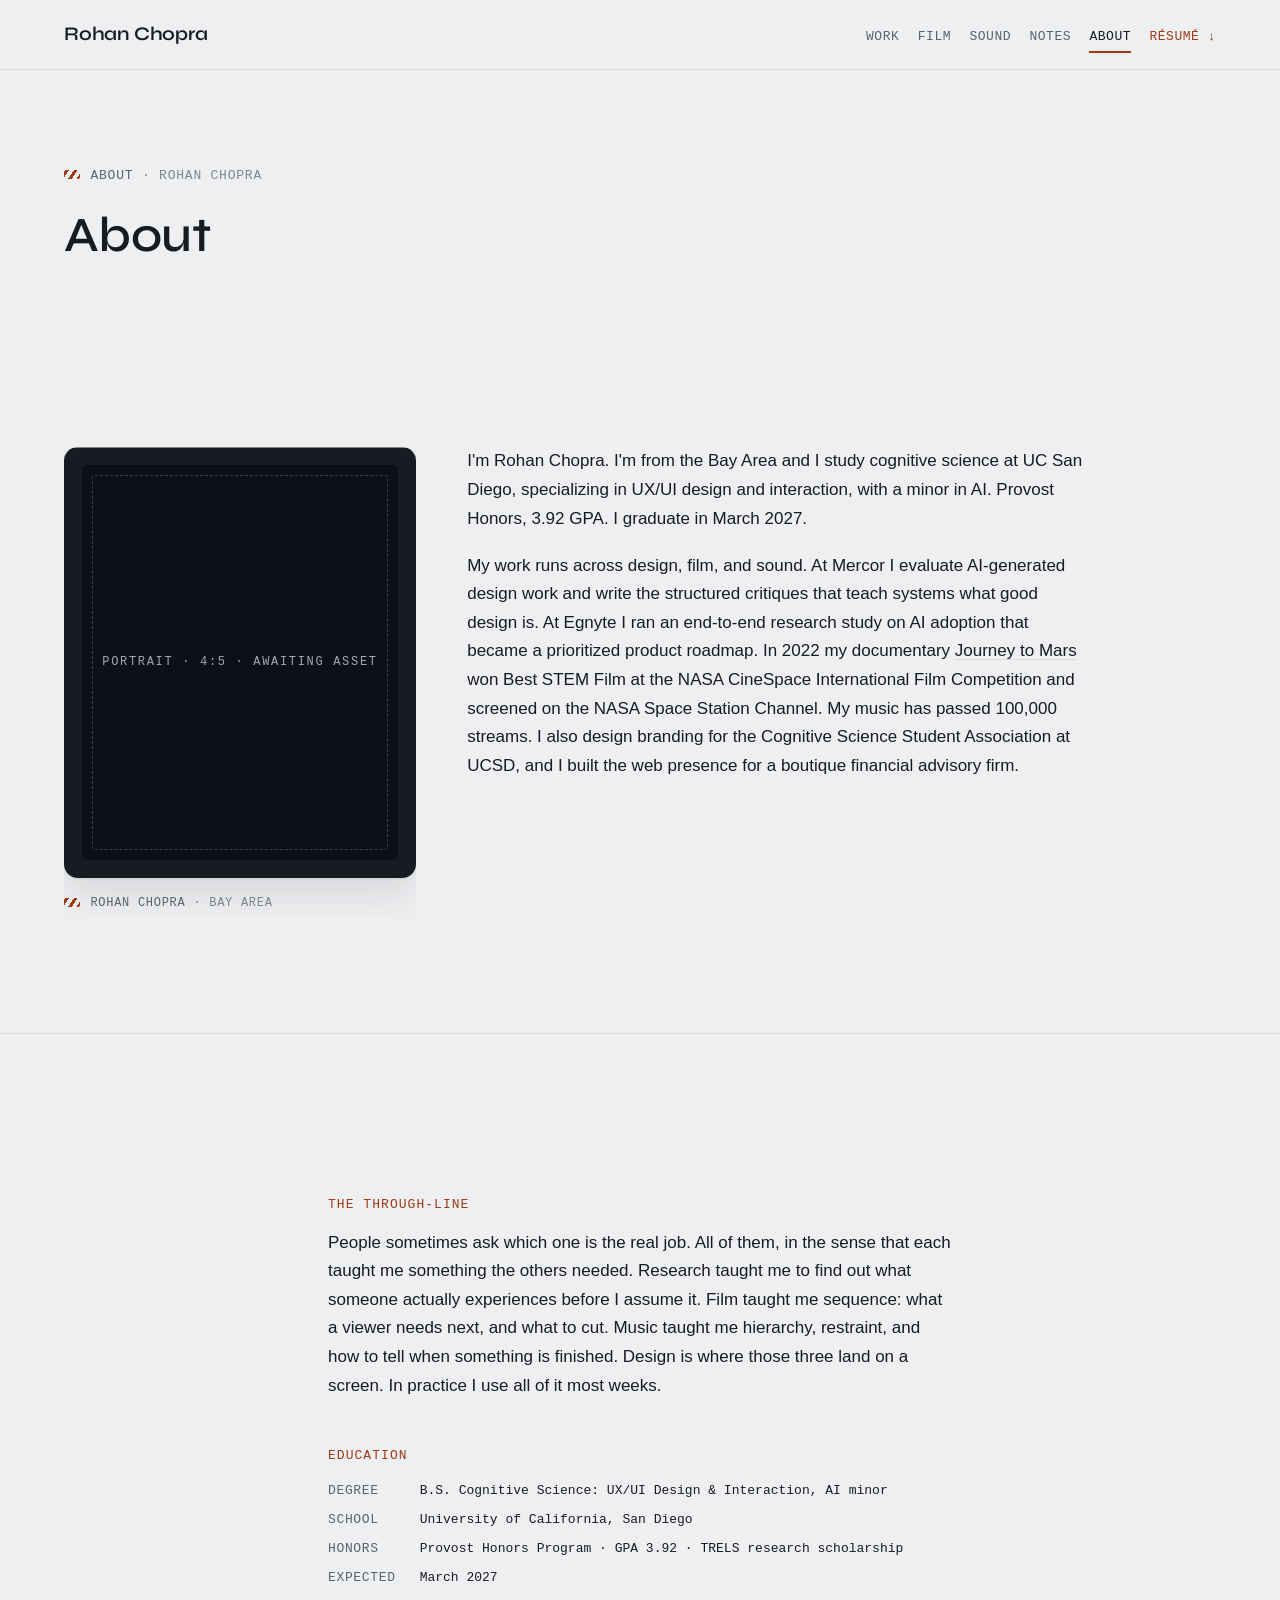
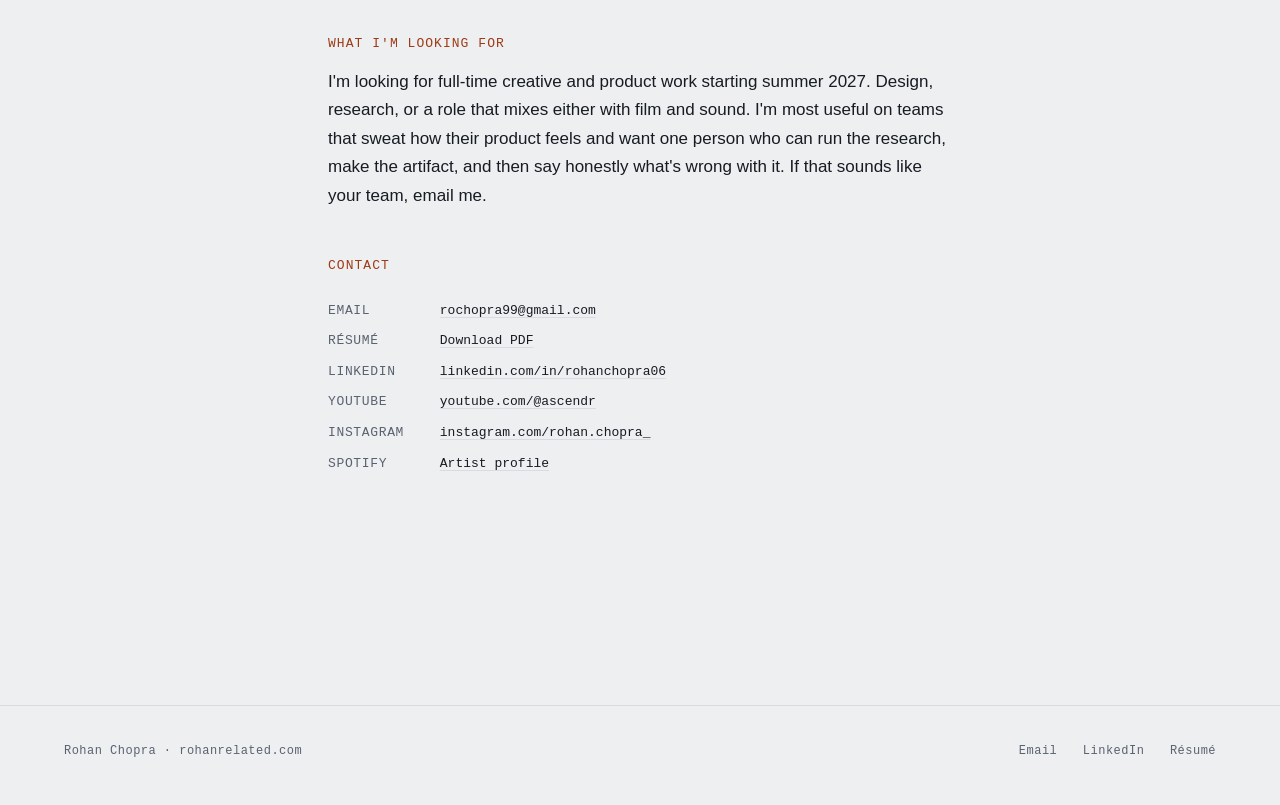
==== about/index.html @ 56a25f2e "initial commit" ====
<!doctype html>
<html lang="en">
<head>
  <meta charset="utf-8">
  <meta name="viewport" content="width=device-width, initial-scale=1">
  <title>About · Rohan Chopra</title>
  <meta name="description" content="About Rohan Chopra: cognitive science and UX at UC San Diego, design work at Mercor and Egnyte, an award-winning NASA CineSpace film, and 100k+ music streams.">
  <link rel="canonical" href="https://rohanrelated.com/about/">
  <meta property="og:type" content="website">
  <meta property="og:title" content="About · Rohan Chopra">
  <meta property="og:description" content="About Rohan Chopra: cognitive science and UX at UC San Diego, design work at Mercor and Egnyte, an award-winning NASA CineSpace film, and 100k+ music streams.">
  <meta property="og:url" content="https://rohanrelated.com/about/">
  <meta property="og:image" content="https://rohanrelated.com/assets/og.png">
  <meta name="twitter:card" content="summary_large_image">
  <meta name="twitter:image" content="https://rohanrelated.com/assets/og.png">
  <link rel="icon" href="/assets/favicon.svg" type="image/svg+xml">
  <link rel="stylesheet" href="/css/main.css">
  <script src="/js/main.js" defer></script>
  <script type="application/ld+json">
  {
    "@context": "https://schema.org",
    "@type": "Person",
    "name": "Rohan Chopra",
    "url": "https://rohanrelated.com/",
    "email": "mailto:rochopra99@gmail.com",
    "alumniOf": { "@type": "CollegeOrUniversity", "name": "University of California, San Diego" },
    "sameAs": [
      "https://www.linkedin.com/in/rohanchopra06",
      "https://www.youtube.com/@ascendr",
      "https://www.instagram.com/rohan.chopra_",
      "https://open.spotify.com/artist/1w4wxHE5zs2n0R5joeYuHv?si=GTwa_dTQS1qnjMYXpgZXqQ"
    ]
  }
  </script>
</head>
<body>
  <a class="skip-link" href="#main">Skip to content</a>
  <header class="site-header">
    <div class="wrap">
      <a class="wordmark" href="/">Rohan Chopra</a>
      <nav class="site-nav" aria-label="Site">
        <a href="/work/egnyte/">Work</a>
        <a href="/film/">Film</a>
        <a href="/sound/">Sound</a>
        <a href="/notes/">Notes</a>
        <a href="/about/" aria-current="page">About</a>
        <a class="quick" href="/assets/rohan-chopra-resume.pdf" download>Résumé ↓</a>
      </nav>
    </div>
  </header>

  <main id="main">
    <header class="article-header">
      <div class="wrap">
        <p class="slate">About <span class="dim">· Rohan Chopra</span></p>
        <h1>About</h1>
      </div>
    </header>

    <section class="band">
      <div class="wrap">
        <div class="with-portrait">
          <figure class="hung portrait reveal" style="margin-top:0">
            <div class="frame">
              <span class="screen45 awaiting" data-awaiting="Portrait · 4:5 · awaiting asset"></span>
            </div>
            <figcaption>
              <p class="slate">Rohan Chopra <span class="dim">· Bay Area</span></p>
            </figcaption>
          </figure>
          <div class="prose reveal">
            <p>I'm Rohan Chopra. I'm from the Bay Area and I study cognitive science at UC San Diego, specializing in UX/UI design and interaction, with a minor in AI. Provost Honors, 3.92 GPA. I graduate in March 2027.</p>
            <p>My work runs across design, film, and sound. At Mercor I evaluate AI-generated design work and write the structured critiques that teach systems what good design is. At Egnyte I ran an end-to-end research study on AI adoption that became a prioritized product roadmap. In 2022 my documentary <a href="/film/journey-to-mars/">Journey to Mars</a> won Best STEM Film at the NASA CineSpace International Film Competition and screened on the NASA Space Station Channel. My music has passed 100,000 streams. I also design branding for the Cognitive Science Student Association at UCSD, and I built the web presence for a boutique financial advisory firm.</p>
          </div>
        </div>
      </div>
    </section>

    <section class="band">
      <div class="wrap prose">
        <p class="kicker reveal">The through-line</p>
        <div class="reveal">
          <p>People sometimes ask which one is the real job. All of them, in the sense that each taught me something the others needed. Research taught me to find out what someone actually experiences before I assume it. Film taught me sequence: what a viewer needs next, and what to cut. Music taught me hierarchy, restraint, and how to tell when something is finished. Design is where those three land on a screen. In practice I use all of it most weeks.</p>
        </div>

        <p class="kicker reveal">Education</p>
        <dl class="spec reveal" style="border-top:0;padding-top:0;margin-top:0.5rem">
          <dt>Degree</dt><dd>B.S. Cognitive Science: UX/UI Design &amp; Interaction, AI minor</dd>
          <dt>School</dt><dd>University of California, San Diego</dd>
          <dt>Honors</dt><dd>Provost Honors Program · GPA 3.92 · TRELS research scholarship</dd>
          <dt>Expected</dt><dd>March 2027</dd>
        </dl>

        <p class="kicker reveal">What I'm looking for</p>
        <div class="reveal">
          <p>I'm looking for full-time creative and product work starting summer 2027. Design, research, or a role that mixes either with film and sound. I'm most useful on teams that sweat how their product feels and want one person who can run the research, make the artifact, and then say honestly what's wrong with it. If that sounds like your team, email me.</p>
        </div>

        <p class="kicker reveal">Contact</p>
        <ul class="contact-list reveal">
          <li><span class="k">Email</span> <a href="mailto:rochopra99@gmail.com">rochopra99@gmail.com</a></li>
          <li><span class="k">Résumé</span> <a href="/assets/rohan-chopra-resume.pdf" download>Download PDF</a></li>
          <li><span class="k">LinkedIn</span> <a href="https://www.linkedin.com/in/rohanchopra06">linkedin.com/in/rohanchopra06</a></li>
          <li><span class="k">YouTube</span> <a href="https://www.youtube.com/@ascendr">youtube.com/@ascendr</a></li>
          <li><span class="k">Instagram</span> <a href="https://www.instagram.com/rohan.chopra_">instagram.com/rohan.chopra_</a></li>
          <li><span class="k">Spotify</span> <a href="https://open.spotify.com/artist/1w4wxHE5zs2n0R5joeYuHv?si=GTwa_dTQS1qnjMYXpgZXqQ">Artist profile</a></li>
        </ul>
      </div>
    </section>
  </main>

  <footer class="site-footer">
    <div class="wrap">
      <span class="mark">Rohan Chopra · rohanrelated.com</span>
      <a href="mailto:rochopra99@gmail.com">Email</a>
      <a href="https://www.linkedin.com/in/rohanchopra06">LinkedIn</a>
      <a href="/assets/rohan-chopra-resume.pdf" download>Résumé</a>
    </div>
  </footer>
</body>
</html>
---- css/main.css ----
/* ============================================================
   rohanrelated.com. main.css · direction 2: gallery wall
   Pale, quiet ground; the darkness and drama come from the
   imagery, which sits in letterboxed frames like prints on a
   wall. The page is quiet so the work is loud.

   Palette (6 named values):
     Wall   #EEEFF1  page ground. cool pale gray, the 18% card
     Mat    #FAFAFB  raised surfaces, like mat board round a print
     Ink    #171B22  text, and the letterbox ground of media frames
     Ash    #5A6270  secondary text, captions, gallery labels
     Safelight #9E3A16  the accent on the light ground. AA at every
                     size: 6.1:1 on Wall, 5.4:1 on Mat. A burnt
                     orange-red that keeps its hue when darkened,
                     where a deepened yellow goes olive.
     Amber  #E3A339  retained ONLY on Ink, inside media frames, where
                     it measures 8.4:1. On Wall it is 1.96:1, which
                     fails even the 3:1 floor for graphic marks, so
                     no size or role rescues it on the light ground.

   Type:
     Display: Syne (variable 400-800) · Body: Instrument Sans · Utility: IBM Plex Mono
   Signature: the slate, quieter now. a small mono gallery label
   under or beside imagery: safelight tick, ash mono text.
   ============================================================ */

@font-face {
  font-family: "Syne";
  src: url("../assets/fonts/syne-latin-wght-normal.woff2") format("woff2");
  font-weight: 400 800;
  font-style: normal;
  font-display: swap;
}
@font-face {
  font-family: "Instrument Sans";
  src: url("./assets/fonts/instrument-sans-latin-wght-normal.woff2") format("woff2");
  font-weight: 400 700;
  font-style: normal;
  font-display: swap;
}
@font-face {
  font-family: "IBM Plex Mono";
  src: url("./assets/fonts/ibm-plex-mono-latin-400-normal.woff2") format("woff2");
  font-weight: 400;
  font-style: normal;
  font-display: swap;
}
@font-face {
  font-family: "IBM Plex Mono";
  src: url("./assets/fonts/ibm-plex-mono-latin-500-normal.woff2") format("woff2");
  font-weight: 500;
  font-style: normal;
  font-display: swap;
}

/* ---------- tokens ---------- */
:root {
  --wall: #eeeff1;
  --mat: #fafafb;
  --ink: #171b22;
  --ash: #5a6270;
  --safelight: #9e3a16;
  --amber: #e3a339;   /* inside frames only, on screen-ground: 8.67:1 */
  --seam: #d8dbdf;
  --screen-ground: #0d1016; /* inside-frame letterbox */
  --fog: #9fa8b5;           /* placeholder label on screen-ground: 7.93:1 */

  --font-display: "Syne", "Helvetica Neue", Helvetica, Arial, sans-serif;
  --font-body: "Instrument Sans", -apple-system, "Segoe UI", Helvetica, Arial, sans-serif;
  --font-mono: "IBM Plex Mono", "SF Mono", Menlo, Consolas, monospace;

  --t-hero: clamp(2.27rem, 5.01vw + 0.96rem, 4.24rem);
  --t-h1: clamp(1.93rem, 3.47vw + 0.77rem, 3.08rem);
  --t-h2: clamp(1.4rem, 1.54vw + 0.87rem, 1.93rem);
  --t-h3: 1.2rem;
  --t-body: 1.0625rem;
  --t-mono: 0.8125rem;
  --t-mono-sm: 0.75rem;

  --measure: 66ch;
  --gutter: clamp(1.25rem, 4vw, 3rem);
  --band: clamp(4rem, 9vw, 7.5rem);
  --radius: 10px;
  --frame-shadow: 0 1px 2px rgba(23, 27, 34, 0.08), 0 12px 40px rgba(23, 27, 34, 0.12);
}

/* ---------- base ---------- */
*,
*::before,
*::after {
  box-sizing: border-box;
}
html {
  scroll-behavior: smooth;
}
body {
  margin: 0;
  background: var(--wall);
  color: var(--ink);
  font-family: var(--font-body);
  font-size: var(--t-body);
  line-height: 1.68;
  -webkit-font-smoothing: antialiased;
  text-rendering: optimizeLegibility;
}
::selection {
  background: var(--ink);
  color: var(--wall);
}
img,
video,
iframe {
  max-width: 100%;
  display: block;
}
a {
  color: var(--ink);
  text-decoration: underline;
  text-decoration-color: var(--seam);
  text-underline-offset: 0.2em;
  transition: text-decoration-color 160ms ease, color 160ms ease;
}
a:hover {
  text-decoration-color: var(--safelight);
}
:focus-visible {
  outline: 2px solid var(--safelight);
  outline-offset: 3px;
  border-radius: 2px;
}
.skip-link {
  position: absolute;
  left: -999px;
  top: 0;
  background: var(--ink);
  color: var(--wall);
  padding: 0.5rem 1rem;
  z-index: 20;
  font-family: var(--font-mono);
  font-size: var(--t-mono);
  text-decoration: none;
}
.skip-link:focus {
  left: var(--gutter);
}

h1,
h2,
h3 {
  font-family: var(--font-display);
  font-weight: 560;
  line-height: 1.12;
  letter-spacing: -0.012em;
  margin: 0 0 0.6em;
  text-wrap: balance;
}
h1 {
  font-size: var(--t-h1);
}
h2 {
  font-size: var(--t-h2);
}
h3 {
  font-size: var(--t-h3);
  font-weight: 540;
}
p {
  margin: 0 0 1.1em;
  max-width: var(--measure);
}
.muted {
  color: var(--ash);
}
.em {
  font-style: italic;
}

/* ---------- the slate (signature element, quieter) ----------
   A gallery label: safelight tick, ash mono text. Sits at the top of
   pages and under imagery as a caption. */
/* Slates flow as normal inline text, not flex.
   They were display:flex with a gap, which made the label and the .dim span
   independent flex items: fine on screen, but any engine that lays the line
   out narrow (print export, or a very tight column) stacks them into two
   columns. Inline text can only ever wrap as a sentence. The tick is an
   inline-block ::before with a right margin instead of a flex gap. */
.slate {
  font-family: var(--font-mono);
  font-size: var(--t-mono);
  font-weight: 500;
  letter-spacing: 0.06em;
  text-transform: uppercase;
  color: var(--ash);
  margin: 0 0 1.4rem;
  line-height: 1.5;
  text-wrap: pretty;
}
.slate::before {
  content: "";
  display: inline-block;
  vertical-align: middle;
  width: 16px;
  height: 9px;
  margin-right: 0.65rem;
  /* nudge up: inline-block sits on the baseline, flex centred it */
  position: relative;
  top: -0.05em;
  border-radius: 2px;
  background: repeating-linear-gradient(
    -55deg,
    var(--safelight) 0 3px,
    transparent 3px 7px
  );
}
.slate .dim {
  white-space: normal;
}
.slate .dim {
  color: var(--ash);
  opacity: 0.75;
}

/* ---------- layout ---------- */
.wrap {
  width: min(100% - 2 * var(--gutter), 72rem);
  margin-inline: auto;
}
.band {
  padding-block: var(--band);
  border-top: 1px solid var(--seam);
}
.band:first-of-type {
  border-top: 0;
}

/* ---------- header ---------- */
.site-header {
  padding: 1.1rem 0 1rem;
  border-bottom: 1px solid var(--seam);
  background: var(--wall);
}
.site-header .wrap {
  display: flex;
  flex-wrap: wrap;
  align-items: baseline;
  gap: 0.75rem 1.5rem;
}
.wordmark {
  font-family: var(--font-display);
  font-weight: 620;
  font-size: 1.2rem;
  letter-spacing: -0.01em;
  text-decoration: none;
  margin-right: auto;
}
.site-nav {
  display: flex;
  flex-wrap: wrap;
  gap: 0.35rem 1.15rem;
  font-family: var(--font-mono);
  font-size: var(--t-mono);
  letter-spacing: 0.04em;
  text-transform: uppercase;
}
.site-nav a {
  text-decoration: none;
  color: var(--ash);
  padding-block: 0.2rem;
}
.site-nav a:hover,
.site-nav a[aria-current] {
  color: var(--ink);
}
.site-nav a[aria-current] {
  border-bottom: 2px solid var(--safelight);
}
.site-nav .quick {
  color: var(--safelight);
}
.site-nav .quick:hover {
  color: var(--safelight);
  border-bottom: 2px solid var(--safelight);
}

/* ---------- hero ---------- */
.hero {
  padding-block: clamp(4rem, 10vw, 7.5rem) clamp(3rem, 6vw, 4.5rem);
}
.hero h1 {
  font-size: var(--t-hero);
  font-weight: 500;
  line-height: 1.1;
  letter-spacing: -0.022em;
  max-width: 21ch;
  margin-bottom: 1.6rem;
}
.hero h1 .accent {
  color: var(--safelight);
}
.hero .subline {
  font-family: var(--font-mono);
  font-size: var(--t-mono);
  color: var(--ash);
  letter-spacing: 0.03em;
  max-width: none;
}
/* Load sequence, retuned for the pale ground.
   On Ink, fading text in from opacity 0 read as "emerging from the dark".
   On Wall, part-opacity Ink text just looks light grey, which the eye reads
   as disabled rather than arriving. So the text steps carry the reveal with
   distance and a shorter fade, and the loud moment moves to the frame:
   a dark plate wiping up against a light ground is the highest-contrast
   event available here, and it lands last. */
.hero .slate,
.hero h1,
.hero .subline {
  animation: rise 420ms cubic-bezier(0.22, 0.72, 0.2, 1) both;
}
.hero h1 {
  animation-delay: 90ms;
}
.hero .subline {
  animation-delay: 190ms;
}
.hero figure.hung {
  animation: plate-in 640ms cubic-bezier(0.22, 0.72, 0.2, 1) 260ms both;
}
@keyframes plate-in {
  from {
    opacity: 0;
    clip-path: inset(14% 0 0 0);
  }
  to {
    opacity: 1;
    clip-path: inset(0 0 0 0);
  }
}
@keyframes rise {
  from {
    opacity: 0;
    transform: translateY(18px);
  }
  to {
    opacity: 1;
    transform: none;
  }
}

/* ---------- frames: media as hung objects ----------
   Imagery sits in an Ink letterbox with its own margin (the
   letterbox reveal), lifted off the wall by a soft shadow.
   Captions are slates, hung beneath like gallery labels. */
.frame {
  background: var(--ink);
  border-radius: 14px;
  padding: clamp(10px, 1.6vw, 18px);
  box-shadow: var(--frame-shadow);
  margin: 0;
}
a.frame {
  display: block;
  transition: transform 200ms ease, box-shadow 200ms ease;
}
a.frame:hover {
  transform: translateY(-3px);
  box-shadow: 0 2px 3px rgba(23, 27, 34, 0.08), 0 18px 52px rgba(23, 27, 34, 0.18);
}
.screen16 {
  display: block; /* required: these are <span>s, and aspect-ratio
                     and overflow do not apply to inline boxes */
  width: 100%;
  position: relative;
  aspect-ratio: 16 / 9;
  overflow: hidden;
  border-radius: 6px;
  background: var(--screen-ground);
}
.screen16 > iframe,
.screen16 > img {
  position: absolute;
  inset: 0;
  width: 100%;
  height: 100%;
  border: 0;
  object-fit: cover;
}
figure.hung {
  margin: 2.2rem 0 2.6rem;
}
figure.hung > figcaption {
  margin-top: 1rem;
}
figure.hung > figcaption .slate {
  margin-bottom: 0.35rem;
  font-size: var(--t-mono-sm);
}
figure.hung > figcaption .title {
  font-family: var(--font-display);
  font-size: var(--t-h3);
  font-weight: 560;
}
figure.hung > figcaption .title a {
  text-decoration: none;
}
figure.hung > figcaption .title a:hover {
  color: var(--safelight);
}
figure.hung > figcaption p {
  color: var(--ash);
  margin: 0.3rem 0 0;
  max-width: 58ch;
}



/* Fallback for engines without aspect-ratio. Keeps the plates from
   collapsing again if one property fails to apply. */
@supports not (aspect-ratio: 16 / 9) {
  .screen16::before, .screen21::before, .screen45::before, .screen-diagram::before {
    content: "";
    display: block;
  }
  .screen16::before { padding-top: 56.25%; }
  .screen21::before { padding-top: 42.857%; }
  .screen45::before,
  .screen-diagram::before { padding-top: 125%; }
  @media (min-width: 640px) {
    .screen-diagram::before { padding-top: 56.25%; }
  }
}

/* ---------- awaiting plates: labeled placeholder frames ----------
   Every image slot ships as a real Ink screen carrying its own label,
   so an empty page reads as a prepared mount rather than a broken
   image. Swap in <img> and drop the .awaiting class when stills land.
   Label colour is Fog on the screen ground #0D1016: 7.93:1.
   (Fog against Ink #171B22, the frame padding, would be 7.19:1. The label
   never renders there, so 7.93 is the governing figure. Verify with
   python3 tools/contrast.py rather than by hand.) */
.screen21 {
  display: block; /* required: these are <span>s, and aspect-ratio
                     and overflow do not apply to inline boxes */
  width: 100%;
  position: relative;
  aspect-ratio: 21 / 9;
  overflow: hidden;
  border-radius: 6px;
  background: var(--screen-ground);
}
.screen45 {
  display: block; /* required: these are <span>s, and aspect-ratio
                     and overflow do not apply to inline boxes */
  width: 100%;
  position: relative;
  aspect-ratio: 4 / 5;
  overflow: hidden;
  border-radius: 6px;
  background: var(--screen-ground);
}
.screen21 > iframe, .screen21 > img,
.screen45 > iframe, .screen45 > img {
  position: absolute;
  inset: 0;
  width: 100%;
  height: 100%;
  border: 0;
  object-fit: cover;
}
.awaiting::after {
  content: attr(data-awaiting);
  position: absolute;
  inset: 0;
  display: flex;
  align-items: center;
  justify-content: center;
  text-align: center;
  padding: 1rem;
  font-family: var(--font-mono);
  font-size: var(--t-mono-sm);
  letter-spacing: 0.14em;
  text-transform: uppercase;
  color: var(--fog);
  line-height: 1.6;
}
.awaiting::before {
  content: "";
  position: absolute;
  inset: 10px;
  border: 1px dashed rgba(159, 168, 181, 0.32);
  border-radius: 3px;
}

/* sheet: contact-sheet grid of small plates */
.sheet {
  list-style: none;
  margin: 1.6rem 0 0;
  padding: 0;
  display: grid;
  gap: clamp(0.7rem, 1.6vw, 1.2rem);
  grid-template-columns: repeat(2, 1fr);
}
@media (min-width: 760px) {
  .sheet { grid-template-columns: repeat(4, 1fr); }
  .sheet--3 { grid-template-columns: repeat(3, 1fr); }
}
.sheet .frame { border-radius: 10px; padding: 8px; }
.sheet .slate { margin: 0.55rem 0 0; font-size: 0.6875rem; letter-spacing: 0.1em; }

/* portrait: framed, narrower, sits beside prose on wide screens */
.portrait { max-width: 22rem; margin: 0 0 2rem; }
@media (min-width: 900px) {
  .with-portrait { display: grid; grid-template-columns: 22rem 1fr; gap: clamp(2rem, 4vw, 3.5rem); align-items: start; }
  .with-portrait .portrait { margin-bottom: 0; }
}


/* ---------- wide figures: authored diagrams break the prose measure ----------
   .prose caps at 66ch, which is right for reading and too narrow for a
   diagram. A .hung--wide figure keeps its left edge aligned with the prose
   but runs out to the full .wrap width, capped at the viewport so it can
   never cause a horizontal scrollbar. */
/* Diagram plates carry authored artwork, not photography. A 16:9 diagram is
   unreadable at the 315px a 375px phone gives it, so the plate turns portrait
   below 640px and takes a 4:5 companion export via <picture>. */
/* ---------- inline SVG diagrams ----------
   Two layout groups per diagram, one shown at a time. SVG cannot reflow (a
   viewBox is fixed and CSS cannot change it), so the generator emits a wide
   16:9 arrangement and a tall 4:5 one, both from the same data definition.
   The breakpoint is 760px, not 640: at 640 the plate is 568px and the
   smallest 34-unit label would render 12.1px, which is on the floor. At 760
   the plate is 674px and the same label renders 14.3px. */
.screen-diagram {
  display: block;
  width: 100%;
  position: relative;
  aspect-ratio: 4 / 5;
  overflow: hidden;
  border-radius: 6px;
  background: var(--screen-ground);
}
/* the home page reuses the same diagrams in its 21:9 and 16:9 plates. The
   16:9 wide group centres with `meet`, and since the plate ground and the
   diagram ground are the same value, the extra width simply reads as more
   letterbox. */
.plate-diagram > .diagram,
.screen-diagram > .diagram {
  position: absolute;
  inset: 0;
  width: 100%;
  height: 100%;
}
.diagram--wide { display: none; }
.diagram--tall { display: block; }

/* Below the breakpoint the tall diagram is capped, or on a large phone /
   small tablet it would become an enormous portrait slab. */
@media (max-width: 759px) {
  .diagram-figure .frame { max-width: 34rem; margin-inline: auto; }
}
@media (min-width: 760px) {
  .screen-diagram { aspect-ratio: 16 / 9; }
  .diagram--wide { display: block; }
  .diagram--tall { display: none; }
}

/* Colours come from the palette tokens, so the diagrams re-theme themselves
   if the palette ever moves. A PNG pair could not do that. */
.d-label,
.d-meta { font-family: var(--font-mono); fill: var(--fog); }
.d-label { font-weight: 500; letter-spacing: 0.12em; }
/* EMPHASIS COLOUR: Amber, not Safelight.
   Safelight #9E3A16 is the light-ground accent and measures only 2.78:1 on
   the screen-ground, failing both the 4.5:1 text threshold and the 3:1
   graphic floor. Inside a frame is precisely where Amber is the sanctioned
   accent, and it reads 8.67:1 here. Same rule as the visualizer play icon. */
.d-label-accent {
  font-family: var(--font-mono);
  font-weight: 500;
  letter-spacing: 0.12em;
  fill: var(--amber);
}
.d-display,
.d-name { font-family: var(--font-display); font-weight: 560; fill: var(--wall); }
.d-name-hot { font-family: var(--font-display); font-weight: 560; fill: var(--amber); }
.d-body { font-family: var(--font-display); font-weight: 500; fill: var(--fog); }
.d-tick { stroke: var(--fog); stroke-width: 3; }
.d-rule { stroke: var(--fog); stroke-width: 1; opacity: 0.4; }
.d-rule-accent { stroke: var(--amber); stroke-width: 3; }
.d-axis { stroke: var(--amber); stroke-width: 3; }
.d-axis-cap { fill: var(--amber); }
.d-drop { stroke: var(--fog); stroke-width: 1.5; opacity: 0.5; }
.d-link { stroke: var(--fog); stroke-width: 1.5; fill: none; opacity: 0.55; }
.d-node { fill: var(--fog); }
.d-band { fill: none; stroke: var(--wall); stroke-width: 2; }
.d-band-hot { fill: none; stroke: var(--amber); stroke-width: 3; }
.d-bar { fill: var(--fog); }
.d-bar-hot { fill: var(--amber); }
.d-family { fill: none; stroke: var(--fog); stroke-width: 1.5; opacity: 0.65; }
.d-dot { fill: var(--amber); }

figure.hung--wide {
  width: min(72rem, calc(100vw - 2 * var(--gutter)));
  max-width: none;
}
figure.hung--wide > figcaption {
  max-width: 58ch;
}

/* ---------- selected work: editorial entries, no containers ----------
   Deliberately not cards. Entries sit straight on the wall at three
   different widths, so the eye reads a composition rather than a grid.
   No mono metric strings: if a number matters it goes in the sentence. */
.section-title {
  margin-bottom: clamp(2rem, 4vw, 3.25rem);
}
.work-entry {
  margin: 0 0 clamp(3.5rem, 8vw, 7rem);
}
.work-entry:last-child {
  margin-bottom: 0;
}
.work-entry > figcaption {
  margin-top: 1.15rem;
  max-width: 46ch;
}
.work-entry > figcaption .title {
  font-family: var(--font-display);
  font-size: clamp(1.3rem, 1.45vw + 0.92rem, 1.83rem);
  font-weight: 560;
  line-height: 1.18;
  letter-spacing: -0.012em;
  margin: 0 0 0.45rem;
  max-width: 26ch;
}
.work-entry > figcaption .title a {
  text-decoration: none;
  color: var(--ink);
}
.work-entry > figcaption .title a:hover {
  color: var(--safelight);
}
.work-entry > figcaption p:not(.title) {
  color: var(--ash);
  margin: 0;
}
/* unequal widths so three entries do not stack as identical blocks */
@media (min-width: 900px) {
  .work-entry--offset {
    width: 62%;
    margin-left: auto;
  }
  .work-entry--narrow {
    width: 48%;
  }
}

/* hero subline in the body face: mono was carrying too much on this page */
.subline--prose {
  font-family: var(--font-body);
  font-size: 0.95rem;
  letter-spacing: 0;
  color: var(--ash);
  max-width: 52ch;
}

/* ---------- lanes ---------- */
.lanes {
  display: grid;
  gap: 1rem;
  list-style: none;
  padding: 0;
  margin: 0;
}
@media (min-width: 700px) {
  .lanes {
    grid-template-columns: 1fr 1fr;
  }
  }
.lane {
  border-top: 1px solid var(--seam);
  padding: 1.2rem 0.2rem 0.4rem;
  text-decoration: none;
  display: block;
}
.lane:hover .lane-title {
  color: var(--safelight);
}
.lane-title {
  font-family: var(--font-display);
  font-size: var(--t-h3);
  font-weight: 560;
  transition: color 160ms ease;
}
.lane p {
  color: var(--ash);
  margin: 0.25rem 0 0.5rem;
}
/* ---------- article / case study ---------- */
.article-header {
  padding-block: clamp(3.5rem, 8vw, 6rem) 2.5rem;
}
.article-header h1 {
  max-width: 20ch;
}
.standfirst {
  font-size: 1.2rem;
  line-height: 1.55;
  color: var(--ash);
  max-width: 58ch;
}
.spec {
  display: grid;
  grid-template-columns: max-content 1fr;
  gap: 0.45rem 1.5rem;
  font-family: var(--font-mono);
  font-size: var(--t-mono);
  margin: 2.2rem 0 0;
  padding: 1.2rem 0 0;
  border-top: 1px solid var(--seam);
  max-width: 46rem;
}
.spec dt {
  color: var(--ash);
  text-transform: uppercase;
  letter-spacing: 0.05em;
}
.spec dd {
  margin: 0;
}
.prose {
  max-width: var(--measure);
}
.prose .kicker {
  font-family: var(--font-mono);
  font-size: var(--t-mono);
  font-weight: 500;
  letter-spacing: 0.08em;
  text-transform: uppercase;
  color: var(--safelight);
  margin: 2.8rem 0 0.8rem;
}
.prose h2 {
  margin-top: 0.1rem;
}
.pullquote {
  font-family: var(--font-display);
  font-weight: 500;
  letter-spacing: -0.014em;
  font-size: clamp(1.3rem, 1.93vw + 0.87rem, 1.74rem);
  line-height: 1.35;
  border-left: 3px solid var(--safelight);
  padding: 0.35rem 0 0.35rem 1.3rem;
  margin: 2.4rem 0;
  max-width: 34ch;
  text-wrap: balance;
}
.callout {
  background: var(--mat);
  border: 1px solid var(--seam);
  border-left: 3px solid var(--safelight);
  border-radius: 0 var(--radius) var(--radius) 0;
  padding: 1.1rem 1.3rem 0.9rem;
  margin: 2rem 0;
  max-width: var(--measure);
}
.callout .label {
  font-family: var(--font-mono);
  font-size: var(--t-mono-sm);
  font-weight: 500;
  letter-spacing: 0.08em;
  text-transform: uppercase;
  color: var(--safelight);
  margin: 0 0 0.4rem;
}
.callout p:last-child {
  margin-bottom: 0.2rem;
}

/* stat row */
.stats {
  display: flex;
  flex-wrap: wrap;
  gap: 2.2rem;
  margin: 2.2rem 0;
  padding: 0;
  list-style: none;
}
.stats .n {
  font-family: var(--font-display);
  font-size: clamp(1.93rem, 2.89vw + 0.96rem, 2.89rem);
  font-weight: 560;
  letter-spacing: -0.018em;
  line-height: 1;
  display: block;
}
.stats .l {
  font-family: var(--font-mono);
  font-size: var(--t-mono-sm);
  letter-spacing: 0.05em;
  text-transform: uppercase;
  color: var(--ash);
  display: block;
  margin-top: 0.4rem;
}

/* framework / process rows */
.rows {
  margin: 1.6rem 0 2.2rem;
  padding: 0;
  list-style: none;
  max-width: 46rem;
}
.rows li {
  display: grid;
  gap: 0.15rem 1.5rem;
  padding: 0.85rem 0.2rem;
  border-top: 1px solid var(--seam);
}
.rows li:last-child {
  border-bottom: 1px solid var(--seam);
}
@media (min-width: 640px) {
  .rows li {
    grid-template-columns: 15rem 1fr;
  }
}
.rows .k {
  font-family: var(--font-mono);
  font-size: var(--t-mono);
  font-weight: 500;
  letter-spacing: 0.03em;
  color: var(--ink);
}
.rows .v {
  color: var(--ash);
}

/* caption line under a frame (legacy) */
.caption {
  font-family: var(--font-mono);
  font-size: var(--t-mono-sm);
  letter-spacing: 0.03em;
  color: var(--ash);
  margin-top: 1rem;
  margin-bottom: 2rem;
}

/* credit block */
.credits {
  font-family: var(--font-mono);
  font-size: var(--t-mono);
  display: grid;
  grid-template-columns: max-content 1fr;
  gap: 0.4rem 1.5rem;
  max-width: 40rem;
  margin: 1.8rem 0;
}
.credits dt {
  color: var(--ash);
  text-transform: uppercase;
  letter-spacing: 0.05em;
}
.credits dd {
  margin: 0;
}

/* ---------- notes index ---------- */
.note-list {
  list-style: none;
  padding: 0;
  margin: 0;
  max-width: 46rem;
}
.note-list li {
  border-top: 1px solid var(--seam);
  padding: 1.3rem 0.2rem;
}
.note-list li:last-child {
  border-bottom: 1px solid var(--seam);
}
.note-list h3 {
  margin-bottom: 0.3rem;
}
.note-list h3 a {
  text-decoration: none;
}
.note-list h3 a:hover {
  color: var(--safelight);
}
.note-list p {
  color: var(--ash);
  margin: 0 0 0.4rem;
}
.note-list .meta {
  font-family: var(--font-mono);
  font-size: var(--t-mono-sm);
  letter-spacing: 0.04em;
  text-transform: uppercase;
  color: var(--ash);
}
.note-list .upcoming h3 {
  color: var(--ash);
}

/* essay body */
.essay {
  max-width: var(--measure);
}
.essay p:first-of-type::first-letter {
  font-family: var(--font-display);
  font-weight: 560;
  font-size: 3.1em;
  float: left;
  line-height: 0.82;
  padding: 0.06em 0.12em 0 0;
  color: var(--safelight);
}

/* ---------- Spotify embed (kept inside an Ink frame elsewhere) ---------- */
.embed-spotify {
  border: 0;
  width: 100%;
  max-width: 46rem;
  height: 352px;
  border-radius: var(--radius);
  margin: 0 0 2rem;
}

/* ---------- contact / footer ---------- */
.contact-list {
  list-style: none;
  padding: 0;
  margin: 1.4rem 0 0;
  display: grid;
  gap: 0.55rem;
  font-family: var(--font-mono);
  font-size: var(--t-mono);
}
.contact-list .k {
  color: var(--ash);
  text-transform: uppercase;
  letter-spacing: 0.05em;
  display: inline-block;
  min-width: 6.5rem;
}
.site-footer {
  border-top: 1px solid var(--seam);
  padding: 2.2rem 0 2.8rem;
  margin-top: var(--band);
}
.site-footer .wrap {
  display: flex;
  flex-wrap: wrap;
  gap: 0.6rem 1.6rem;
  font-family: var(--font-mono);
  font-size: var(--t-mono-sm);
  letter-spacing: 0.04em;
  color: var(--ash);
}
.site-footer a {
  color: var(--ash);
  text-decoration: none;
}
.site-footer a:hover {
  color: var(--safelight);
}
.site-footer .mark {
  margin-right: auto;
}

/* section headers on index pages */
.section-head {
  display: flex;
  align-items: baseline;
  justify-content: space-between;
  gap: 1rem;
  margin-bottom: 1.8rem;
}
.section-head h2 {
  margin: 0;
}
.section-head .more {
  font-family: var(--font-mono);
  font-size: var(--t-mono);
  letter-spacing: 0.04em;
  text-transform: uppercase;
  text-decoration: none;
  color: var(--ash);
  white-space: nowrap;
}
.section-head .more:hover {
  color: var(--safelight);
}

/* TODO placeholders. hidden from visitors; preview with ?draft */
.todo {
  display: none;
  border: 1px dashed color-mix(in srgb, var(--safelight) 55%, transparent);
  border-radius: var(--radius);
  padding: 1rem 1.2rem;
  font-family: var(--font-mono);
  font-size: var(--t-mono);
  color: var(--safelight);
  max-width: var(--measure);
  margin: 1.5rem 0;
}
html.show-drafts .todo {
  display: block;
}


/* ---------- case pager: the way between cases now the index is gone ---------- */
.case-pager {
  border-top: 1px solid var(--seam);
  padding: 2.4rem 0 0.5rem;
  margin-top: var(--band);
}
.case-pager > .wrap > .slate { margin-bottom: 1.2rem; }
.case-pager ul {
  list-style: none;
  margin: 0;
  padding: 0;
  display: grid;
  gap: 1rem;
}
@media (min-width: 760px) {
  .case-pager ul { grid-template-columns: 1fr 1fr; }
}
.case-pager a {
  display: block;
  background: var(--mat);
  border: 1px solid var(--seam);
  border-radius: var(--radius);
  padding: 1.1rem 1.2rem;
  text-decoration: none;
  transition: border-color 180ms ease;
}
.case-pager a:hover { border-color: color-mix(in srgb, var(--safelight) 45%, var(--seam)); }
.case-pager .n {
  display: block;
  font-family: var(--font-mono);
  font-size: var(--t-mono-sm);
  letter-spacing: 0.1em;
  text-transform: uppercase;
  color: var(--safelight);
  margin-bottom: 0.3rem;
}
.case-pager .t {
  display: block;
  font-family: var(--font-display);
  font-size: var(--t-h3);
  font-weight: 560;
  color: var(--ink);
  margin-bottom: 0.2rem;
}
.case-pager .d {
  display: block;
  font-family: var(--font-mono);
  font-size: var(--t-mono-sm);
  letter-spacing: 0.04em;
  color: var(--ash);
}
/* the case you are already on: present for orientation, not a live target */
.case-pager li.here a {
  background: transparent;
  border-style: dashed;
  pointer-events: none;
}
.case-pager li.here .t { color: var(--ash); }

@media (prefers-reduced-motion: reduce) {
  .case-pager a { transition: none; }
}


/* ---------- audio visualizer (/sound/) ----------
   Lives inside a normal .screen21 plate, so it inherits the frame, ratio
   and letterbox ground. Controls sit on the plate rather than beside it,
   because the plate is the object and chrome around it would add furniture
   the sound page is meant to avoid. */
.vis-canvas {
  position: absolute;
  inset: 0;
  width: 100%;
  height: 100%;
  display: block;
}
.vis-controls {
  position: absolute;
  left: clamp(0.75rem, 2vw, 1.25rem);
  bottom: clamp(0.75rem, 2vw, 1.25rem);
  display: flex;
  align-items: center;
  gap: 0.85rem;
}
.vis-play {
  display: inline-flex;
  align-items: center;
  gap: 0.5rem;
  font-family: var(--font-mono);
  font-size: var(--t-mono-sm);
  font-weight: 500;
  letter-spacing: 0.1em;
  text-transform: uppercase;
  color: var(--wall);
  background: rgba(238, 239, 241, 0.08);
  /* 0.38 not 0.32: at 0.32 the border measured 2.63:1 on the
     letterbox ground, under the 3:1 floor for a UI boundary. 0.38 = 3.25:1 */
  border: 1px solid rgba(238, 239, 241, 0.38);
  border-radius: 999px;
  padding: 0.42rem 0.9rem 0.42rem 0.75rem;
  cursor: pointer;
  transition: background-color 160ms ease, border-color 160ms ease;
}
.vis-play:hover {
  background: rgba(238, 239, 241, 0.16);
  border-color: rgba(238, 239, 241, 0.62);
}
.vis-play:focus-visible {
  outline: 2px solid var(--safelight);
  outline-offset: 3px;
}
/* triangle when paused, two bars when playing */
/* Amber, not Safelight. Safelight measured 2.33:1 against the button fill,
   under the 3:1 floor. Inside a frame is exactly where Amber is the sanctioned
   accent, and it reads 7.26:1 here. */
.vis-icon {
  width: 9px;
  height: 10px;
  background: var(--amber);
  clip-path: polygon(0 0, 100% 50%, 0 100%);
}
.vis-play[aria-pressed="true"] .vis-icon {
  clip-path: polygon(0 0, 34% 0, 34% 100%, 0 100%, 66% 0, 100% 0, 100% 100%, 66% 100%);
}
.vis-time {
  font-family: var(--font-mono);
  font-size: var(--t-mono-sm);
  letter-spacing: 0.06em;
  color: var(--fog);
}
.vis-empty {
  position: absolute;
  inset: 0;
  display: flex;
  align-items: center;
  justify-content: center;
  font-family: var(--font-mono);
  font-size: var(--t-mono-sm);
  letter-spacing: 0.12em;
  text-transform: uppercase;
  color: var(--fog);
  text-align: center;
  padding: 1rem;
}
.vis-status {
  font-family: var(--font-mono);
  font-size: var(--t-mono-sm);
  letter-spacing: 0.04em;
  color: var(--ash);
  margin: 0.35rem 0 0;
}
/* Before JS runs, and if Web Audio is unavailable, show the native player
   and no dead controls. The page is never left with a button that does
   nothing. */
[data-visualizer] audio { display: none; }
[data-vis-mode="static"] .vis-controls,
[data-vis-mode="fallback"] .vis-controls { display: none; }
[data-vis-mode="fallback"] audio {
  display: block;
  width: calc(100% - 2rem);
  position: absolute;
  left: 1rem;
  bottom: 1rem;
}
[data-vis-mode="ready"] .vis-empty { display: none; }

@media (prefers-reduced-motion: reduce) {
  .vis-play { transition: none; }
}

/* ---------- scroll reveals (JS adds .js to <html>) ---------- */
/* Scroll reveals: shorter fade, longer travel than the dark build.
   Opacity does less perceptual work on a light ground, so distance does it
   instead, and the fade finishes early so nothing lingers as pale grey. */
html.js .reveal {
  opacity: 0;
  transform: translateY(16px);
}
html.js .reveal.in {
  opacity: 1;
  transform: none;
  transition: opacity 220ms ease-out, transform 380ms cubic-bezier(0.22, 0.72, 0.2, 1);
}
/* frames reveal by wipe, not fade: keeps the shadow from ghosting */
html.js figure.hung.reveal {
  opacity: 1;
  transform: none;
  clip-path: inset(12% 0 0 0);
  transition: clip-path 520ms cubic-bezier(0.22, 0.72, 0.2, 1);
}
html.js figure.hung.reveal.in {
  clip-path: inset(0 0 0 0);
}

/* ---------- reduced motion ---------- */
@media (prefers-reduced-motion: reduce) {
  html {
    scroll-behavior: auto;
  }
  .hero .slate,
  .hero h1,
  .hero .subline,
  .hero figure.hung {
    animation: none;
  }
  html.js figure.hung.reveal {
    clip-path: none;
    transition: none;
  }
  html.js .reveal {
    opacity: 1;
    transform: none;
    transition: none;
  }
  a.frame,
  a.frame:hover {
    transform: none;
    transition: none;
  }
}
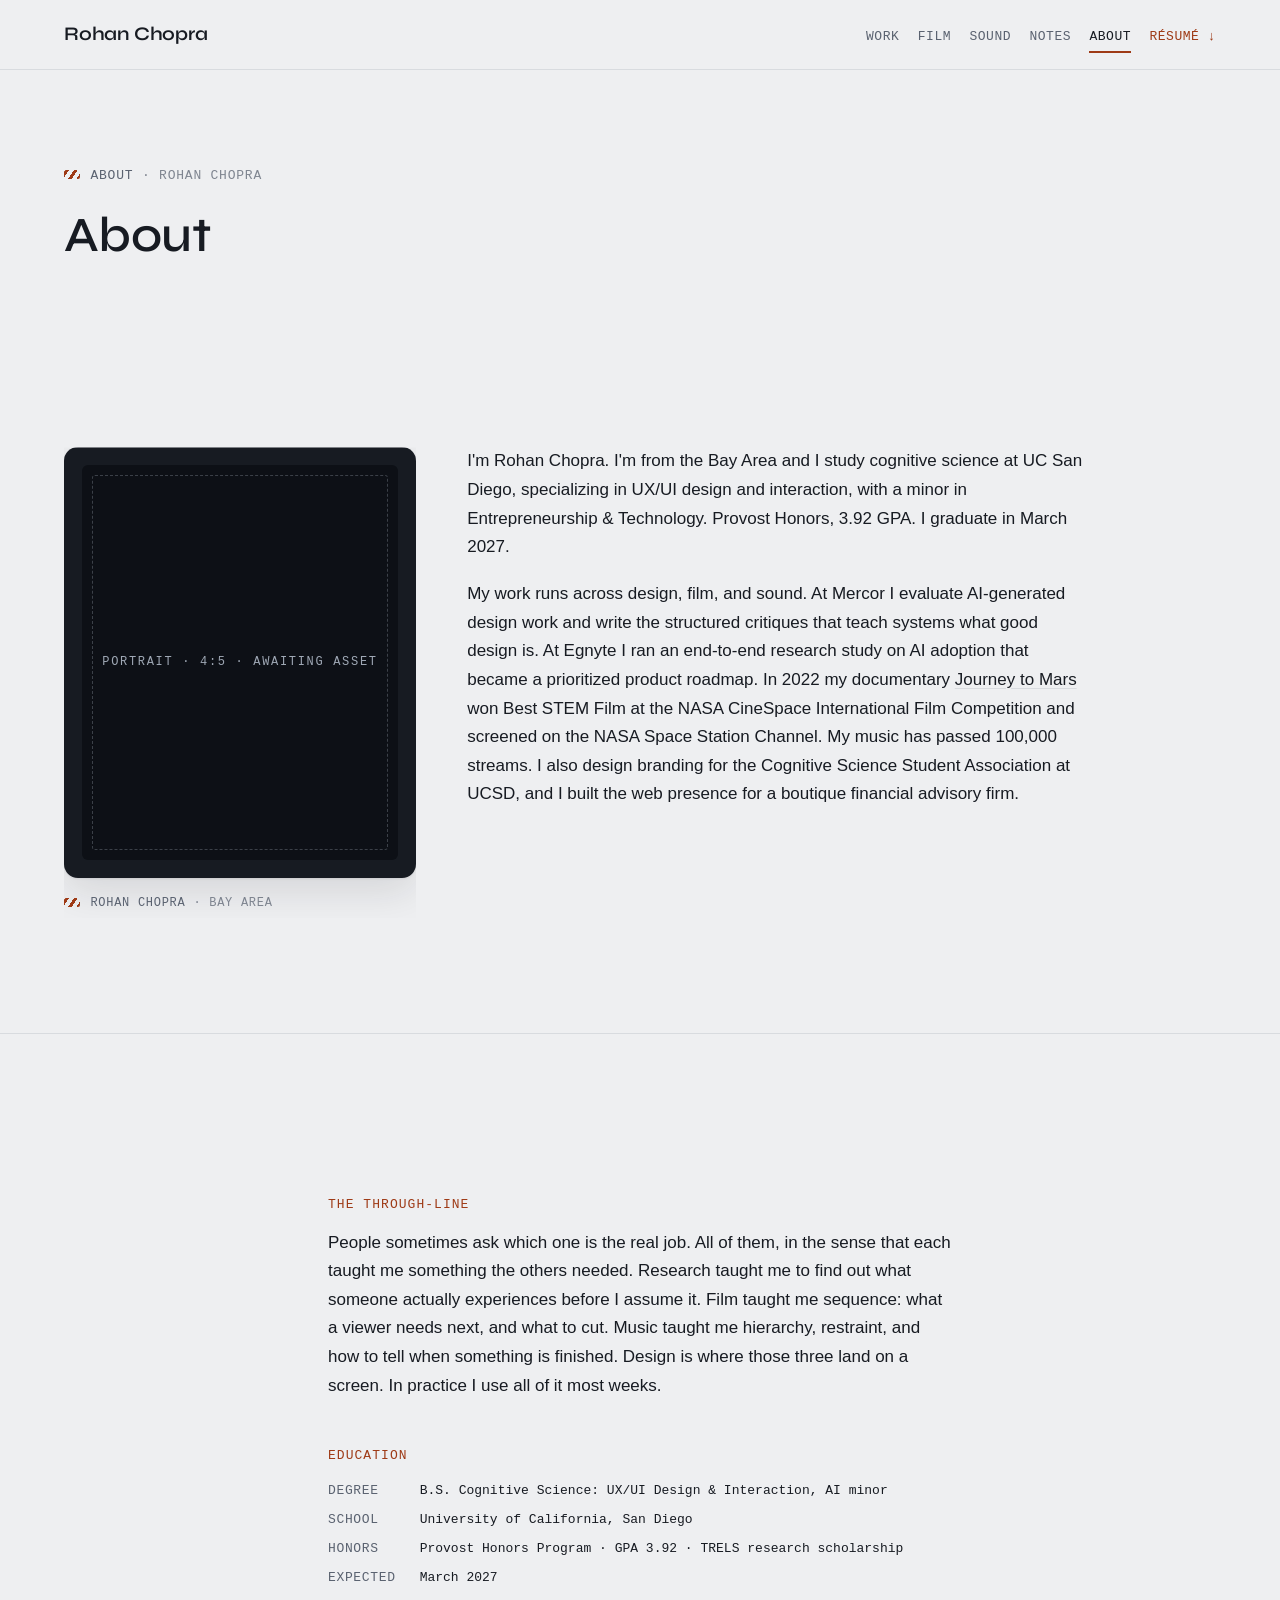
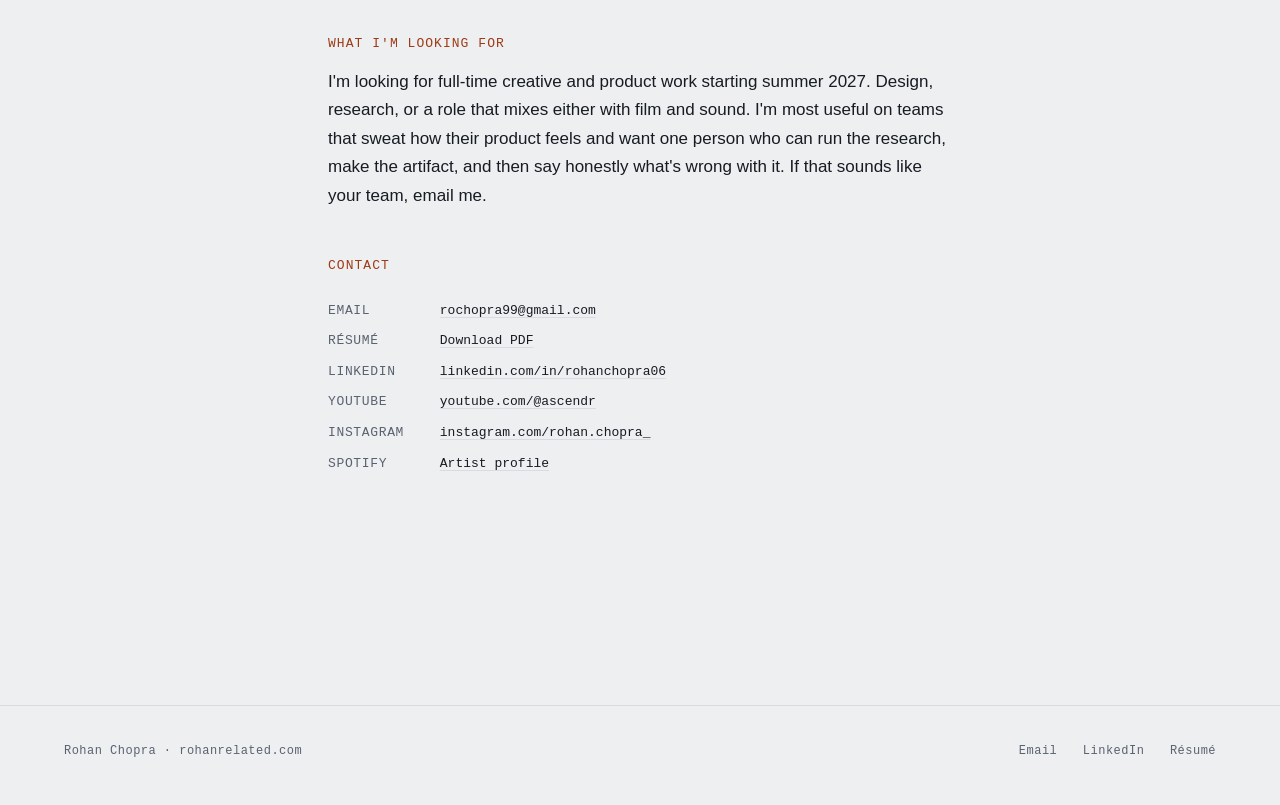
==== commit 69ece7a1: "Update index.html" ====
--- a/about/index.html
+++ b/about/index.html
@@ -69,7 +69,7 @@
             </figcaption>
           </figure>
           <div class="prose reveal">
-            <p>I'm Rohan Chopra. I'm from the Bay Area and I study cognitive science at UC San Diego, specializing in UX/UI design and interaction, with a minor in AI. Provost Honors, 3.92 GPA. I graduate in March 2027.</p>
+            <p>I'm Rohan Chopra. I'm from the Bay Area and I study cognitive science at UC San Diego, specializing in UX/UI design and interaction, with a minor in Entrepreneurship &amp; Technology. Provost Honors, 3.92 GPA. I graduate in March 2027.</p>
             <p>My work runs across design, film, and sound. At Mercor I evaluate AI-generated design work and write the structured critiques that teach systems what good design is. At Egnyte I ran an end-to-end research study on AI adoption that became a prioritized product roadmap. In 2022 my documentary <a href="/film/journey-to-mars/">Journey to Mars</a> won Best STEM Film at the NASA CineSpace International Film Competition and screened on the NASA Space Station Channel. My music has passed 100,000 streams. I also design branding for the Cognitive Science Student Association at UCSD, and I built the web presence for a boutique financial advisory firm.</p>
           </div>
         </div>
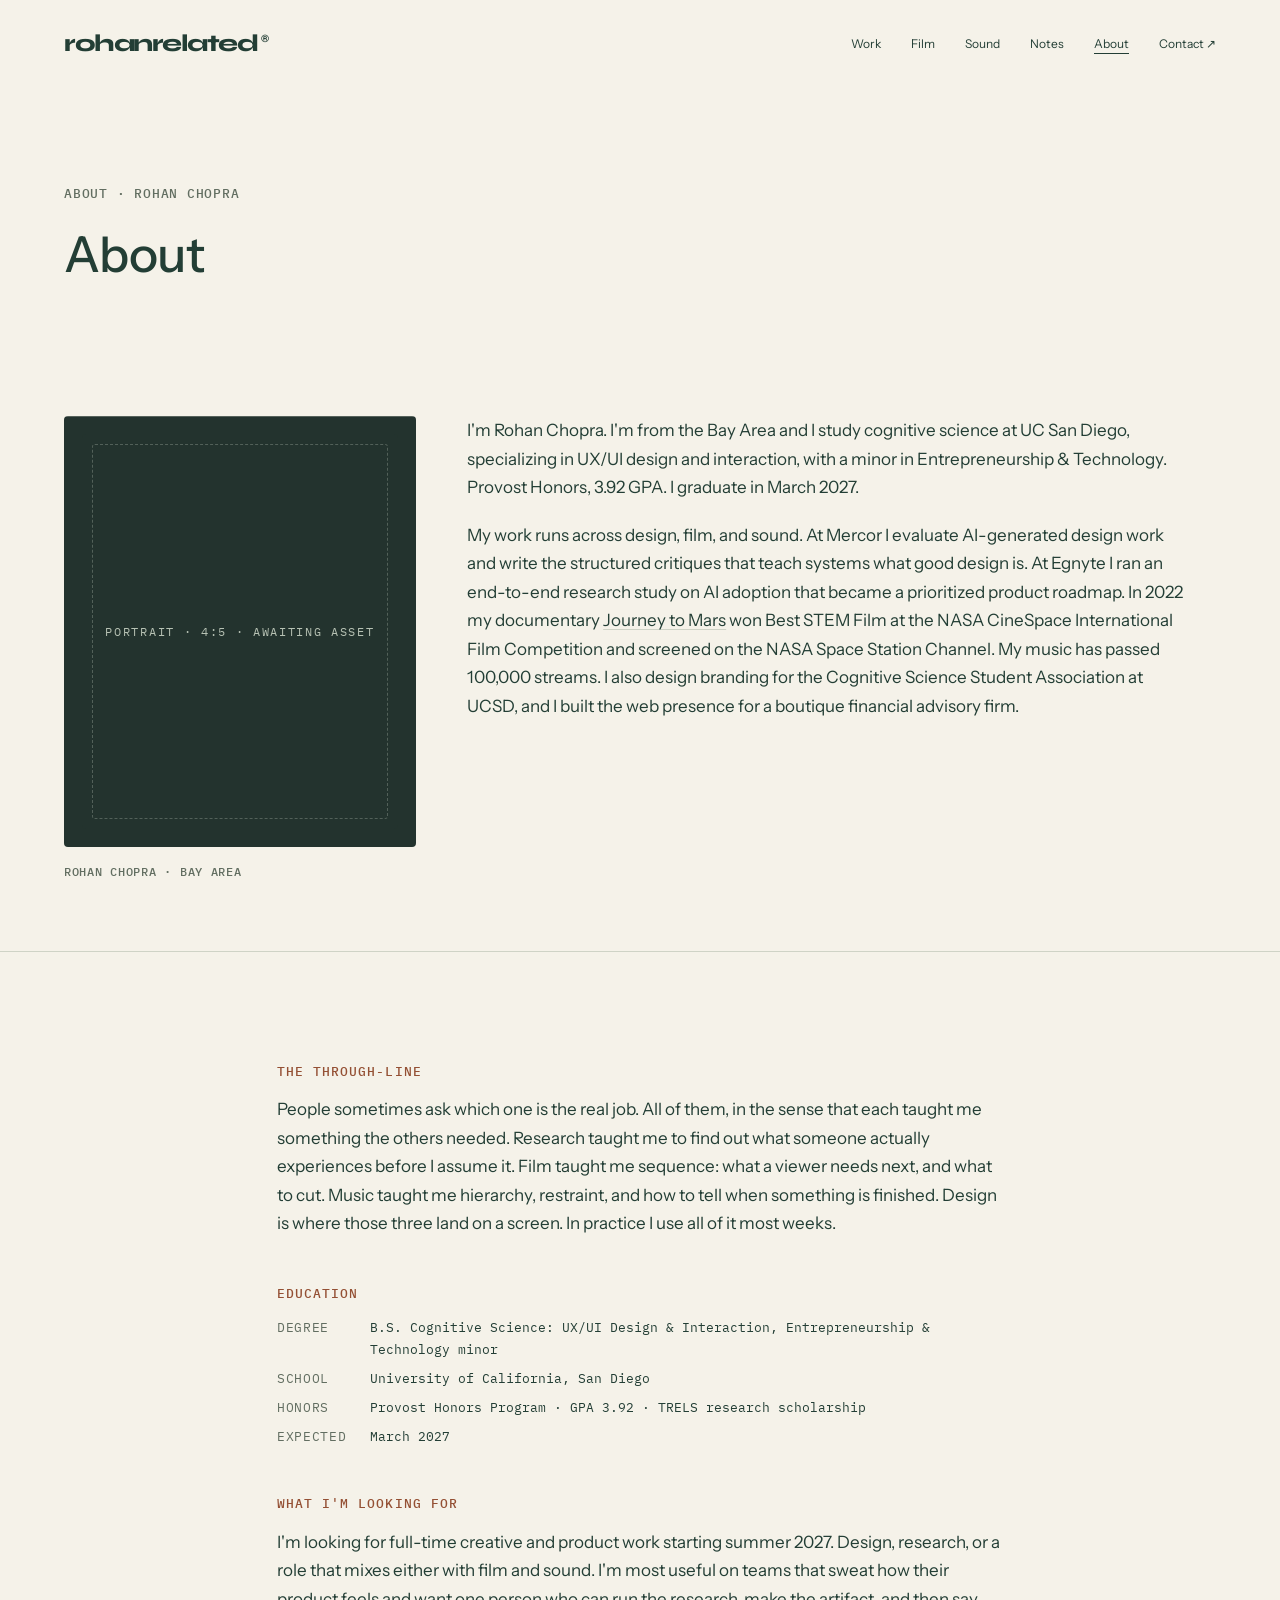
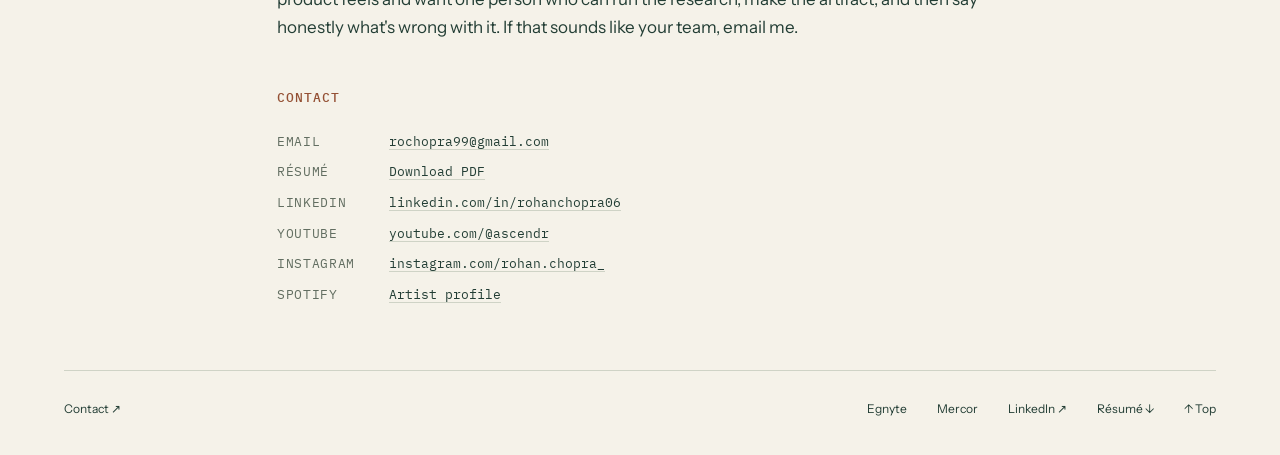
==== commit ab63d814: "Create a warm and visually appealing homepage with design elements inspired by landonorris.com (6ad1" ====
--- a/about/index.html
+++ b/about/index.html
@@ -35,19 +35,19 @@
 </head>
 <body>
   <a class="skip-link" href="#main">Skip to content</a>
+  <!-- SITE_HEADER:BEGIN -->
   <header class="site-header">
-    <div class="wrap">
-      <a class="wordmark" href="/">Rohan Chopra</a>
-      <nav class="site-nav" aria-label="Site">
-        <a href="/work/egnyte/">Work</a>
-        <a href="/film/">Film</a>
-        <a href="/sound/">Sound</a>
-        <a href="/notes/">Notes</a>
-        <a href="/about/" aria-current="page">About</a>
-        <a class="quick" href="/assets/rohan-chopra-resume.pdf" download>Résumé ↓</a>
-      </nav>
-    </div>
+    <a class="wordmark" href="/">rohanrelated<span aria-hidden="true">®</span></a>
+    <nav class="site-nav" aria-label="Main navigation">
+      <a href="/work/egnyte/">Work</a>
+      <a href="/film/">Film</a>
+      <a href="/sound/">Sound</a>
+      <a href="/notes/">Notes</a>
+      <a href="/about/" aria-current="page">About</a>
+      <a href="mailto:rochopra99@gmail.com">Contact ↗</a>
+    </nav>
   </header>
+  <!-- SITE_HEADER:END -->
 
   <main id="main">
     <header class="article-header">
@@ -85,7 +85,7 @@
 
         <p class="kicker reveal">Education</p>
         <dl class="spec reveal" style="border-top:0;padding-top:0;margin-top:0.5rem">
-          <dt>Degree</dt><dd>B.S. Cognitive Science: UX/UI Design &amp; Interaction, AI minor</dd>
+          <dt>Degree</dt><dd>B.S. Cognitive Science: UX/UI Design &amp; Interaction, Entrepreneurship &amp; Technology minor</dd>
           <dt>School</dt><dd>University of California, San Diego</dd>
           <dt>Honors</dt><dd>Provost Honors Program · GPA 3.92 · TRELS research scholarship</dd>
           <dt>Expected</dt><dd>March 2027</dd>
@@ -109,13 +109,17 @@
     </section>
   </main>
 
+  <!-- SITE_FOOTER:BEGIN -->
   <footer class="site-footer">
-    <div class="wrap">
-      <span class="mark">Rohan Chopra · rohanrelated.com</span>
-      <a href="mailto:rochopra99@gmail.com">Email</a>
-      <a href="https://www.linkedin.com/in/rohanchopra06">LinkedIn</a>
-      <a href="/assets/rohan-chopra-resume.pdf" download>Résumé</a>
-    </div>
+    <a href="mailto:rochopra99@gmail.com">Contact ↗</a>
+    <nav aria-label="Footer navigation">
+      <a href="/work/egnyte/">Egnyte</a>
+      <a href="/work/mercor/">Mercor</a>
+      <a href="https://www.linkedin.com/in/rohanchopra06">LinkedIn ↗</a>
+      <a href="/assets/rohan-chopra-resume.pdf" download>Résumé ↓</a>
+      <a href="#main">↑ Top</a>
+    </nav>
   </footer>
+  <!-- SITE_FOOTER:END -->
 </body>
 </html>
--- a/css/main.css
+++ b/css/main.css
@@ -1,29 +1,4 @@
-/* ============================================================
-   rohanrelated.com. main.css · direction 2: gallery wall
-   Pale, quiet ground; the darkness and drama come from the
-   imagery, which sits in letterboxed frames like prints on a
-   wall. The page is quiet so the work is loud.
-
-   Palette (6 named values):
-     Wall   #EEEFF1  page ground. cool pale gray, the 18% card
-     Mat    #FAFAFB  raised surfaces, like mat board round a print
-     Ink    #171B22  text, and the letterbox ground of media frames
-     Ash    #5A6270  secondary text, captions, gallery labels
-     Safelight #9E3A16  the accent on the light ground. AA at every
-                     size: 6.1:1 on Wall, 5.4:1 on Mat. A burnt
-                     orange-red that keeps its hue when darkened,
-                     where a deepened yellow goes olive.
-     Amber  #E3A339  retained ONLY on Ink, inside media frames, where
-                     it measures 8.4:1. On Wall it is 1.96:1, which
-                     fails even the 3:1 floor for graphic marks, so
-                     no size or role rescues it on the light ground.
-
-   Type:
-     Display: Syne (variable 400-800) · Body: Instrument Sans · Utility: IBM Plex Mono
-   Signature: the slate, quieter now. a small mono gallery label
-   under or beside imagery: safelight tick, ash mono text.
-   ============================================================ */
-
+/* Shared visual system: warm cream, deep green, quiet navigation. */
 @font-face {
   font-family: "Syne";
   src: url("../assets/fonts/syne-latin-wght-normal.woff2") format("woff2");
@@ -33,21 +8,21 @@
 }
 @font-face {
   font-family: "Instrument Sans";
-  src: url("./assets/fonts/instrument-sans-latin-wght-normal.woff2") format("woff2");
+  src: url("../assets/fonts/instrument-sans-latin-wght-normal.woff2") format("woff2");
   font-weight: 400 700;
   font-style: normal;
   font-display: swap;
 }
 @font-face {
   font-family: "IBM Plex Mono";
-  src: url("./assets/fonts/ibm-plex-mono-latin-400-normal.woff2") format("woff2");
+  src: url("../assets/fonts/ibm-plex-mono-latin-400-normal.woff2") format("woff2");
   font-weight: 400;
   font-style: normal;
   font-display: swap;
 }
 @font-face {
   font-family: "IBM Plex Mono";
-  src: url("./assets/fonts/ibm-plex-mono-latin-500-normal.woff2") format("woff2");
+  src: url("../assets/fonts/ibm-plex-mono-latin-500-normal.woff2") format("woff2");
   font-weight: 500;
   font-style: normal;
   font-display: swap;
@@ -55,17 +30,32 @@
 
 /* ---------- tokens ---------- */
 :root {
-  --wall: #eeeff1;
-  --mat: #fafafb;
-  --ink: #171b22;
-  --ash: #5a6270;
-  --safelight: #9e3a16;
-  --amber: #e3a339;   /* inside frames only, on screen-ground: 8.67:1 */
-  --seam: #d8dbdf;
-  --screen-ground: #0d1016; /* inside-frame letterbox */
-  --fog: #9fa8b5;           /* placeholder label on screen-ground: 7.93:1 */
-
-  --font-display: "Syne", "Helvetica Neue", Helvetica, Arial, sans-serif;
+  --font-wordmark: "Syne", sans-serif;
+  --wordmark-size: 1.5rem;
+  --wordmark-weight: 750;
+  --wordmark-tracking: -0.09375rem;
+  --nav-size: 0.75rem;
+  --nav-gap: 1.875rem;
+  --space-sm: 0.75rem;
+  --space-md: 1.5rem;
+  --space-lg: 1.75rem;
+  --content-width: 93.75rem;
+  --link-hover: #945034;
+  --motion-duration: 200ms;
+  --frame-sage: #d6e0d6;
+  --frame-sand: #e5dfd4;
+  --scene-text: #fff9ed;
+  --wall: #f5f2e9;
+  --mat: #eeeee3;
+  --ink: #233e35;
+  --ash: #626e61;
+  --safelight: #945034;
+  --amber: #d9bb89;
+  --seam: #cfd3c6;
+  --screen-ground: #23332e;
+  --fog: #b7c2b4;
+
+  --font-display: "Instrument Sans", sans-serif;
   --font-body: "Instrument Sans", -apple-system, "Segoe UI", Helvetica, Arial, sans-serif;
   --font-mono: "IBM Plex Mono", "SF Mono", Menlo, Consolas, monospace;
 
@@ -78,10 +68,10 @@
   --t-mono-sm: 0.75rem;
 
   --measure: 66ch;
-  --gutter: clamp(1.25rem, 4vw, 3rem);
-  --band: clamp(4rem, 9vw, 7.5rem);
-  --radius: 10px;
-  --frame-shadow: 0 1px 2px rgba(23, 27, 34, 0.08), 0 12px 40px rgba(23, 27, 34, 0.12);
+  --gutter: clamp(1.171875rem, 5vw, 5rem);
+  --band: clamp(2.5rem, 5vw, 4.375rem);
+  --radius: 4px;
+  --frame-shadow: none;
 }
 
 /* ---------- base ---------- */
@@ -118,10 +108,11 @@
   text-decoration: underline;
   text-decoration-color: var(--seam);
   text-underline-offset: 0.2em;
-  transition: text-decoration-color 160ms ease, color 160ms ease;
+  transition: text-decoration-color var(--motion-duration) ease, color var(--motion-duration) ease;
 }
 a:hover {
-  text-decoration-color: var(--safelight);
+  color: var(--link-hover);
+  text-decoration-color: var(--link-hover);
 }
 :focus-visible {
   outline: 2px solid var(--safelight);
@@ -148,8 +139,8 @@
 h2,
 h3 {
   font-family: var(--font-display);
-  font-weight: 560;
-  line-height: 1.12;
+  font-weight: 500;
+  line-height: 1.15;
   letter-spacing: -0.012em;
   margin: 0 0 0.6em;
   text-wrap: balance;
@@ -217,12 +208,12 @@
 }
 .slate .dim {
   color: var(--ash);
-  opacity: 0.75;
+  opacity: 1;
 }
 
 /* ---------- layout ---------- */
 .wrap {
-  width: min(100% - 2 * var(--gutter), 72rem);
+  width: min(100% - 2 * var(--gutter), var(--content-width));
   margin-inline: auto;
 }
 .band {
@@ -233,53 +224,51 @@
   border-top: 0;
 }
 
-/* ---------- header ---------- */
+/* Shared chrome, rendered from templates/partials at build time. */
 .site-header {
-  padding: 1.1rem 0 1rem;
-  border-bottom: 1px solid var(--seam);
-  background: var(--wall);
-}
-.site-header .wrap {
+  display: flex;
+  justify-content: space-between;
+  align-items: center;
+  gap: var(--space-md);
+  padding: var(--space-lg) var(--gutter);
+  max-width: calc(var(--content-width) + 2 * var(--gutter));
+  margin-inline: auto;
+}
+.wordmark {
+  font-family: var(--font-wordmark);
+  font-size: var(--wordmark-size);
+  font-weight: var(--wordmark-weight);
+  letter-spacing: var(--wordmark-tracking);
+  line-height: 1.2;
+  white-space: nowrap;
+  text-decoration: none;
+}
+.wordmark > span {
+  font-family: var(--font-body);
+  vertical-align: super;
+  font-size: 0.625rem;
+  margin-left: 4px;
+}
+.site-nav, .site-footer nav {
   display: flex;
   flex-wrap: wrap;
-  align-items: baseline;
-  gap: 0.75rem 1.5rem;
-}
-.wordmark {
-  font-family: var(--font-display);
-  font-weight: 620;
-  font-size: 1.2rem;
-  letter-spacing: -0.01em;
+  align-items: center;
+  gap: var(--space-sm) var(--nav-gap);
+  font-family: var(--font-body);
+  font-size: var(--nav-size);
+}
+.site-header a, .site-footer a {
+  color: var(--ink);
   text-decoration: none;
-  margin-right: auto;
-}
-.site-nav {
-  display: flex;
-  flex-wrap: wrap;
-  gap: 0.35rem 1.15rem;
-  font-family: var(--font-mono);
-  font-size: var(--t-mono);
-  letter-spacing: 0.04em;
-  text-transform: uppercase;
-}
-.site-nav a {
-  text-decoration: none;
-  color: var(--ash);
-  padding-block: 0.2rem;
-}
-.site-nav a:hover,
-.site-nav a[aria-current] {
-  color: var(--ink);
-}
-.site-nav a[aria-current] {
-  border-bottom: 2px solid var(--safelight);
-}
-.site-nav .quick {
-  color: var(--safelight);
-}
-.site-nav .quick:hover {
-  color: var(--safelight);
-  border-bottom: 2px solid var(--safelight);
+  transition: color var(--motion-duration) ease;
+}
+.site-header a:hover, .site-footer a:hover { color: var(--link-hover); }
+.site-nav a { padding-block: 0.375rem; }
+.site-nav a[aria-current] { text-decoration: underline; text-underline-offset: 0.4em; }
+@media (max-width: 700px) {
+  :root { --wordmark-size: 1.25rem; --nav-gap: 1rem; --nav-size: 0.6875rem; }
+  .site-header { flex-wrap: wrap; gap: var(--space-sm); padding-block: var(--space-md); }
+  .site-nav { width: 100%; justify-content: space-between; gap: 0.25rem 0.75rem; }
 }
 
 /* ---------- hero ---------- */
@@ -351,8 +340,8 @@
    letterbox reveal), lifted off the wall by a soft shadow.
    Captions are slates, hung beneath like gallery labels. */
 .frame {
-  background: var(--ink);
-  border-radius: 14px;
+  background: var(--screen-ground);
+  border-radius: var(--radius);
   padding: clamp(10px, 1.6vw, 18px);
   box-shadow: var(--frame-shadow);
   margin: 0;
@@ -363,7 +352,7 @@
 }
 a.frame:hover {
   transform: translateY(-3px);
-  box-shadow: 0 2px 3px rgba(23, 27, 34, 0.08), 0 18px 52px rgba(23, 27, 34, 0.18);
+  box-shadow: var(--frame-shadow);
 }
 .screen16 {
   display: block; /* required: these are <span>s, and aspect-ratio
@@ -372,7 +361,7 @@
   position: relative;
   aspect-ratio: 16 / 9;
   overflow: hidden;
-  border-radius: 6px;
+  border-radius: var(--radius);
   background: var(--screen-ground);
 }
 .screen16 > iframe,
@@ -429,14 +418,7 @@
   }
 }
 
-/* ---------- awaiting plates: labeled placeholder frames ----------
-   Every image slot ships as a real Ink screen carrying its own label,
-   so an empty page reads as a prepared mount rather than a broken
-   image. Swap in <img> and drop the .awaiting class when stills land.
-   Label colour is Fog on the screen ground #0D1016: 7.93:1.
-   (Fog against Ink #171B22, the frame padding, would be 7.19:1. The label
-   never renders there, so 7.93 is the governing figure. Verify with
-   python3 tools/contrast.py rather than by hand.) */
+/* Labeled placeholder plates retain their intrinsic ratios and dark green ground. */
 .screen21 {
   display: block; /* required: these are <span>s, and aspect-ratio
                      and overflow do not apply to inline boxes */
@@ -444,7 +426,7 @@
   position: relative;
   aspect-ratio: 21 / 9;
   overflow: hidden;
-  border-radius: 6px;
+  border-radius: var(--radius);
   background: var(--screen-ground);
 }
 .screen45 {
@@ -454,7 +436,7 @@
   position: relative;
   aspect-ratio: 4 / 5;
   overflow: hidden;
-  border-radius: 6px;
+  border-radius: var(--radius);
   background: var(--screen-ground);
 }
 .screen21 > iframe, .screen21 > img,
@@ -486,7 +468,7 @@
   content: "";
   position: absolute;
   inset: 10px;
-  border: 1px dashed rgba(159, 168, 181, 0.32);
+  border: 1px dashed color-mix(in srgb, var(--fog) 32%, transparent);
   border-radius: 3px;
 }
 
@@ -503,7 +485,7 @@
   .sheet { grid-template-columns: repeat(4, 1fr); }
   .sheet--3 { grid-template-columns: repeat(3, 1fr); }
 }
-.sheet .frame { border-radius: 10px; padding: 8px; }
+.sheet .frame { border-radius: var(--radius); padding: 8px; }
 .sheet .slate { margin: 0.55rem 0 0; font-size: 0.6875rem; letter-spacing: 0.1em; }
 
 /* portrait: framed, narrower, sits beside prose on wide screens */
@@ -535,7 +517,7 @@
   position: relative;
   aspect-ratio: 4 / 5;
   overflow: hidden;
-  border-radius: 6px;
+  border-radius: var(--radius);
   background: var(--screen-ground);
 }
 /* the home page reuses the same diagrams in its 21:9 and 16:9 plates. The
@@ -568,11 +550,7 @@
 .d-label,
 .d-meta { font-family: var(--font-mono); fill: var(--fog); }
 .d-label { font-weight: 500; letter-spacing: 0.12em; }
-/* EMPHASIS COLOUR: Amber, not Safelight.
-   Safelight #9E3A16 is the light-ground accent and measures only 2.78:1 on
-   the screen-ground, failing both the 4.5:1 text threshold and the 3:1
-   graphic floor. Inside a frame is precisely where Amber is the sanctioned
-   accent, and it reads 8.67:1 here. Same rule as the visualizer play icon. */
+/* Use the light accent for diagram emphasis on dark media surfaces. */
 .d-label-accent {
   font-family: var(--font-mono);
   font-weight: 500;
@@ -580,9 +558,9 @@
   fill: var(--amber);
 }
 .d-display,
-.d-name { font-family: var(--font-display); font-weight: 560; fill: var(--wall); }
-.d-name-hot { font-family: var(--font-display); font-weight: 560; fill: var(--amber); }
-.d-body { font-family: var(--font-display); font-weight: 500; fill: var(--fog); }
+.d-name { font-family: var(--font-wordmark); font-weight: 560; fill: var(--wall); }
+.d-name-hot { font-family: var(--font-wordmark); font-weight: 560; fill: var(--amber); }
+.d-body { font-family: var(--font-wordmark); font-weight: 500; fill: var(--fog); }
 .d-tick { stroke: var(--fog); stroke-width: 3; }
 .d-rule { stroke: var(--fog); stroke-width: 1; opacity: 0.4; }
 .d-rule-accent { stroke: var(--amber); stroke-width: 3; }
@@ -944,28 +922,21 @@
   min-width: 6.5rem;
 }
 .site-footer {
+  width: min(100% - 2 * var(--gutter), var(--content-width));
+  margin-inline: auto;
   border-top: 1px solid var(--seam);
-  padding: 2.2rem 0 2.8rem;
-  margin-top: var(--band);
-}
-.site-footer .wrap {
+  padding-block: var(--space-lg) calc(var(--space-lg) + 0.5rem);
   display: flex;
-  flex-wrap: wrap;
-  gap: 0.6rem 1.6rem;
-  font-family: var(--font-mono);
-  font-size: var(--t-mono-sm);
-  letter-spacing: 0.04em;
-  color: var(--ash);
-}
-.site-footer a {
-  color: var(--ash);
-  text-decoration: none;
-}
-.site-footer a:hover {
-  color: var(--safelight);
-}
-.site-footer .mark {
-  margin-right: auto;
+  justify-content: space-between;
+  align-items: baseline;
+  gap: var(--space-md);
+  font-size: var(--nav-size);
+}
+.site-footer nav { justify-content: flex-end; }
+@media (max-width: 700px) {
+  .site-footer { align-items: flex-start; }
+  .site-footer > a { white-space: nowrap; }
+  .site-footer nav { gap: var(--space-sm) 1rem; }
 }
 
 /* section headers on index pages */
@@ -1103,27 +1074,24 @@
   letter-spacing: 0.1em;
   text-transform: uppercase;
   color: var(--wall);
-  background: rgba(238, 239, 241, 0.08);
-  /* 0.38 not 0.32: at 0.32 the border measured 2.63:1 on the
-     letterbox ground, under the 3:1 floor for a UI boundary. 0.38 = 3.25:1 */
-  border: 1px solid rgba(238, 239, 241, 0.38);
+  background: color-mix(in srgb, var(--wall) 8%, transparent);
+  /* A visible border against the dark media surface. */
+  border: 1px solid color-mix(in srgb, var(--wall) 50%, transparent);
   border-radius: 999px;
   padding: 0.42rem 0.9rem 0.42rem 0.75rem;
   cursor: pointer;
   transition: background-color 160ms ease, border-color 160ms ease;
 }
 .vis-play:hover {
-  background: rgba(238, 239, 241, 0.16);
-  border-color: rgba(238, 239, 241, 0.62);
+  background: color-mix(in srgb, var(--wall) 16%, transparent);
+  border-color: color-mix(in srgb, var(--wall) 62%, transparent);
 }
 .vis-play:focus-visible {
-  outline: 2px solid var(--safelight);
+  outline: 2px solid var(--amber);
   outline-offset: 3px;
 }
 /* triangle when paused, two bars when playing */
-/* Amber, not Safelight. Safelight measured 2.33:1 against the button fill,
-   under the 3:1 floor. Inside a frame is exactly where Amber is the sanctioned
-   accent, and it reads 7.26:1 here. */
+/* Use the light accent inside the dark player. */
 .vis-icon {
   width: 9px;
   height: 10px;
@@ -1229,3 +1197,15 @@
     transition: none;
   }
 }
+
+/* Readable inner pages use the same grid as the homepage gallery. */
+.wrap > *, .with-portrait > *, .spec > *, .credits > * { min-width: 0; }
+.prose, .essay, .standfirst, .contact-list, .spec, .credits { overflow-wrap: anywhere; }
+.sheet .frame { border-radius: var(--radius); }
+.slate::before { display: none; }
+@media (max-width: 600px) {
+  .spec, .credits { grid-template-columns: 1fr; gap: 0.25rem; }
+  .spec dd, .credits dd { margin-bottom: 0.75rem; }
+  .contact-list .k { display: block; }
+  .standfirst { font-size: 1.0625rem; }
+}
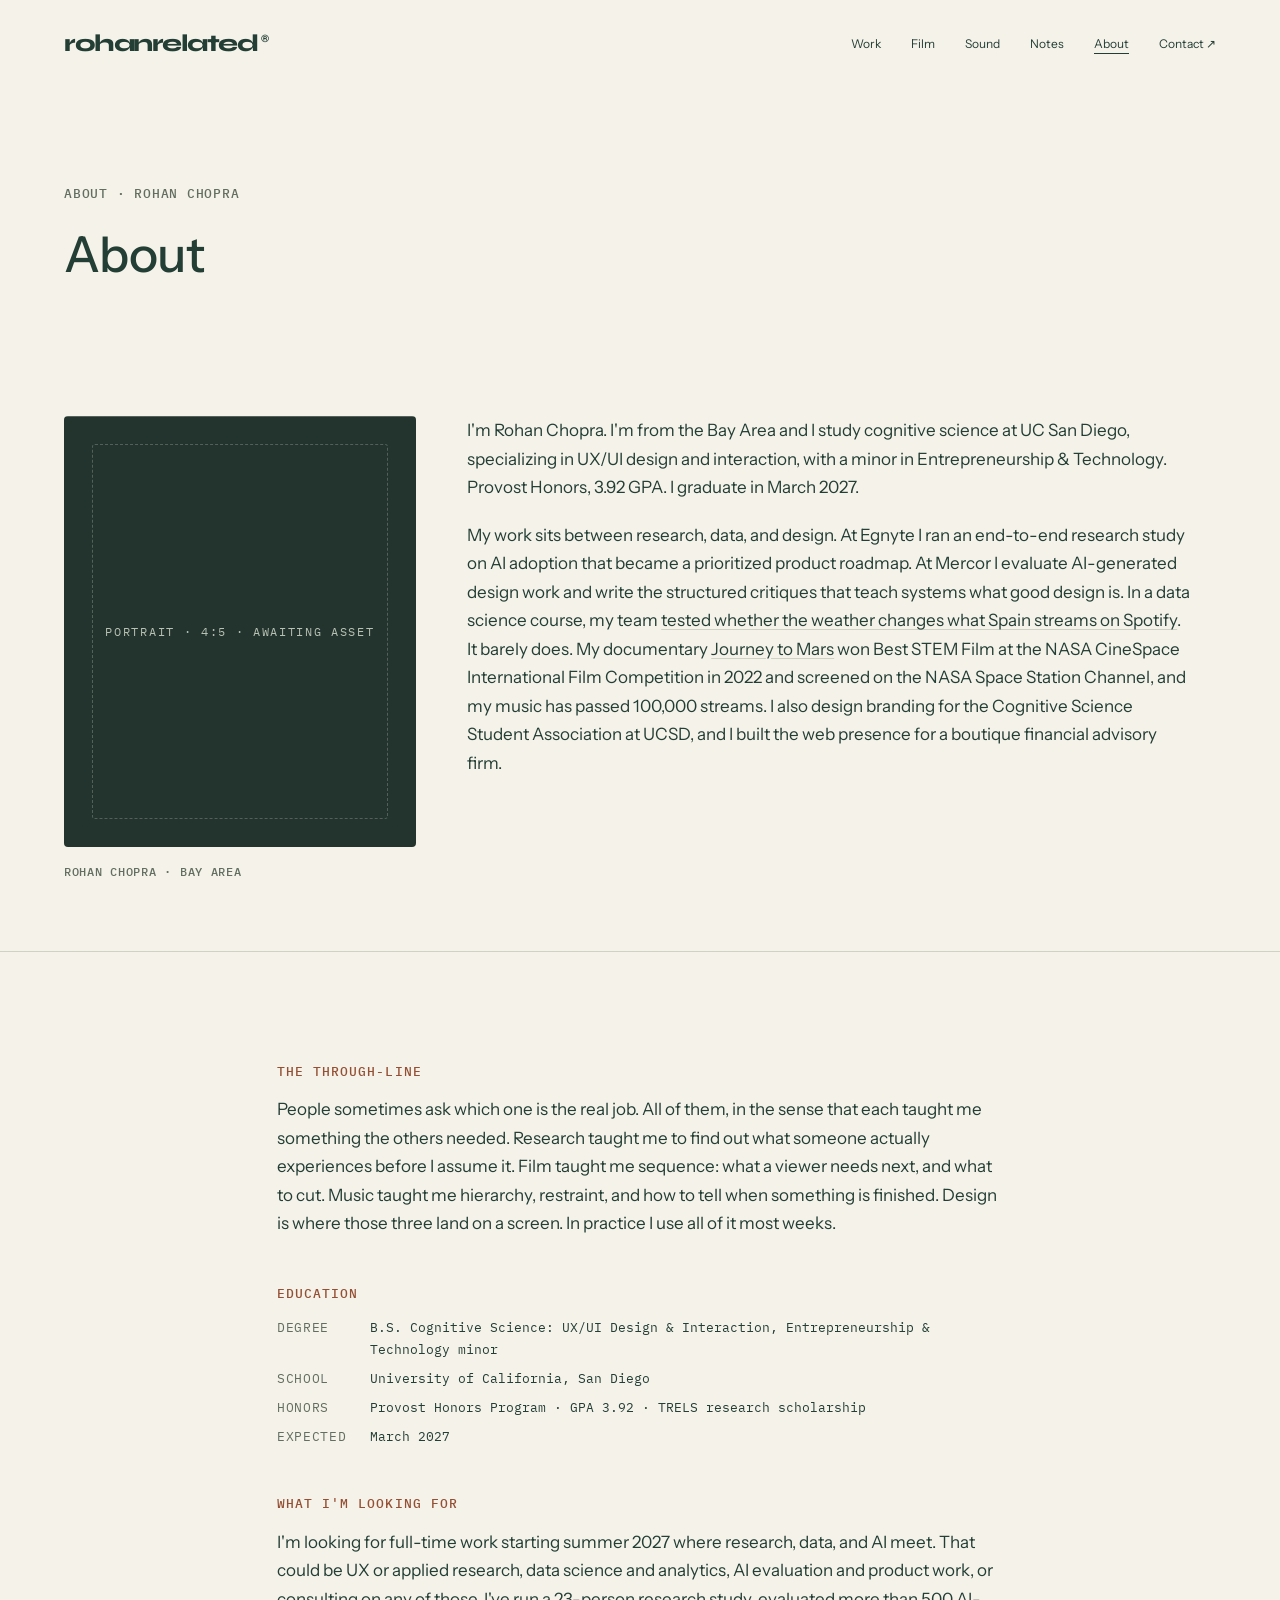
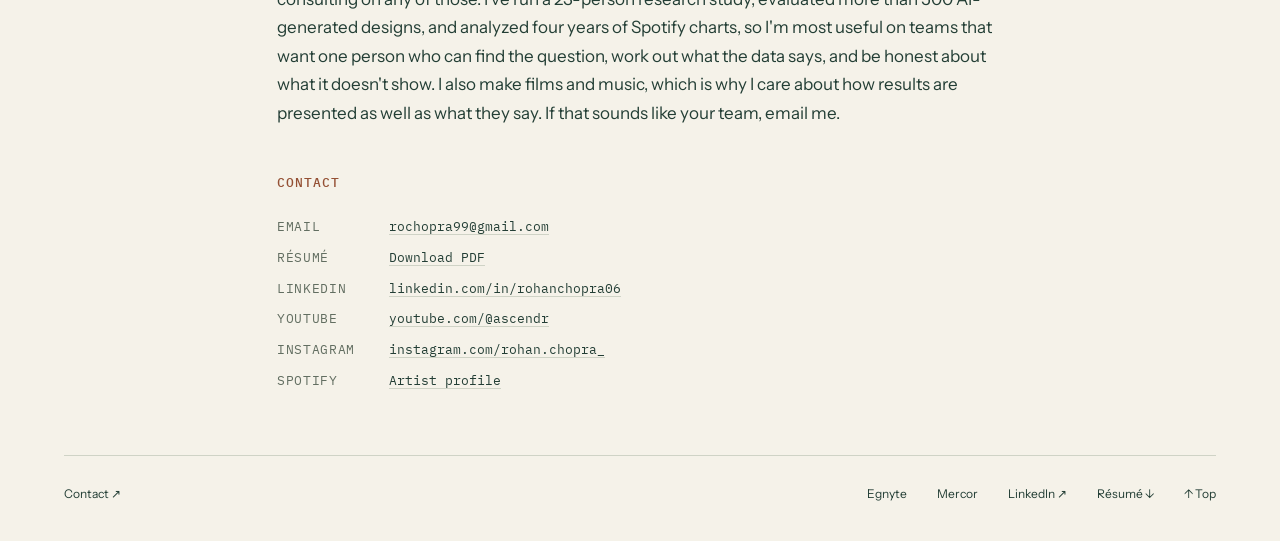
==== commit e2e4c548: "Update About" ====
--- a/about/index.html
+++ b/about/index.html
@@ -4,11 +4,11 @@
   <meta charset="utf-8">
   <meta name="viewport" content="width=device-width, initial-scale=1">
   <title>About · Rohan Chopra</title>
-  <meta name="description" content="About Rohan Chopra: cognitive science and UX at UC San Diego, design work at Mercor and Egnyte, an award-winning NASA CineSpace film, and 100k+ music streams.">
+  <meta name="description" content="About Rohan Chopra: cognitive science and UX at UC San Diego, research and AI evaluation work at Egnyte and Mercor, a data science project on Spotify and weather, an award-winning NASA CineSpace film, and 100k+ music streams.">
   <link rel="canonical" href="https://rohanrelated.com/about/">
   <meta property="og:type" content="website">
   <meta property="og:title" content="About · Rohan Chopra">
-  <meta property="og:description" content="About Rohan Chopra: cognitive science and UX at UC San Diego, design work at Mercor and Egnyte, an award-winning NASA CineSpace film, and 100k+ music streams.">
+  <meta property="og:description" content="About Rohan Chopra: cognitive science and UX at UC San Diego, research and AI evaluation work at Egnyte and Mercor, a data science project on Spotify and weather, an award-winning NASA CineSpace film, and 100k+ music streams.">
   <meta property="og:url" content="https://rohanrelated.com/about/">
   <meta property="og:image" content="https://rohanrelated.com/assets/og.png">
   <meta name="twitter:card" content="summary_large_image">
@@ -70,7 +70,7 @@
           </figure>
           <div class="prose reveal">
             <p>I'm Rohan Chopra. I'm from the Bay Area and I study cognitive science at UC San Diego, specializing in UX/UI design and interaction, with a minor in Entrepreneurship &amp; Technology. Provost Honors, 3.92 GPA. I graduate in March 2027.</p>
-            <p>My work runs across design, film, and sound. At Mercor I evaluate AI-generated design work and write the structured critiques that teach systems what good design is. At Egnyte I ran an end-to-end research study on AI adoption that became a prioritized product roadmap. In 2022 my documentary <a href="/film/journey-to-mars/">Journey to Mars</a> won Best STEM Film at the NASA CineSpace International Film Competition and screened on the NASA Space Station Channel. My music has passed 100,000 streams. I also design branding for the Cognitive Science Student Association at UCSD, and I built the web presence for a boutique financial advisory firm.</p>
+            <p>My work sits between research, data, and design. At Egnyte I ran an end-to-end research study on AI adoption that became a prioritized product roadmap. At Mercor I evaluate AI-generated design work and write the structured critiques that teach systems what good design is. In a data science course, my team <a href="/work/spotify-weather/">tested whether the weather changes what Spain streams on Spotify</a>. It barely does. My documentary <a href="/film/journey-to-mars/">Journey to Mars</a> won Best STEM Film at the NASA CineSpace International Film Competition in 2022 and screened on the NASA Space Station Channel, and my music has passed 100,000 streams. I also design branding for the Cognitive Science Student Association at UCSD, and I built the web presence for a boutique financial advisory firm.</p>
           </div>
         </div>
       </div>
@@ -93,7 +93,7 @@
 
         <p class="kicker reveal">What I'm looking for</p>
         <div class="reveal">
-          <p>I'm looking for full-time creative and product work starting summer 2027. Design, research, or a role that mixes either with film and sound. I'm most useful on teams that sweat how their product feels and want one person who can run the research, make the artifact, and then say honestly what's wrong with it. If that sounds like your team, email me.</p>
+          <p>I'm looking for full-time work starting summer 2027 where research, data, and AI meet. That could be UX or applied research, data science and analytics, AI evaluation and product work, or consulting on any of those. I've run a 23-person research study, evaluated more than 500 AI-generated designs, and analyzed four years of Spotify charts, so I'm most useful on teams that want one person who can find the question, work out what the data says, and be honest about what it doesn't show. I also make films and music, which is why I care about how results are presented as well as what they say. If that sounds like your team, email me.</p>
         </div>
 
         <p class="kicker reveal">Contact</p>
--- a/css/main.css
+++ b/css/main.css
@@ -1209,3 +1209,28 @@
   .contact-list .k { display: block; }
   .standfirst { font-size: 1.0625rem; }
 }
+
+/* ---------- chart pairs: report figures hung in a letterbox ---------- */
+.chart-pair {
+  display: grid;
+  grid-template-columns: 1.17fr 1fr;
+  gap: clamp(8px, 1.6vw, 18px);
+  align-items: center;
+}
+.chart-pair img {
+  display: block;
+  width: 100%;
+  height: auto;
+  border-radius: 2px;
+  background: #fff;
+}
+@media (max-width: 700px) {
+  .chart-pair { grid-template-columns: 1fr; }
+}
+
+/* Wide figures break out of the prose column symmetrically (centered on it),
+   so they never push past the right edge of the viewport. */
+figure.hung--wide {
+  margin-left: calc((100% - min(72rem, calc(100vw - 2 * var(--gutter)))) / 2);
+  margin-right: 0;
+}
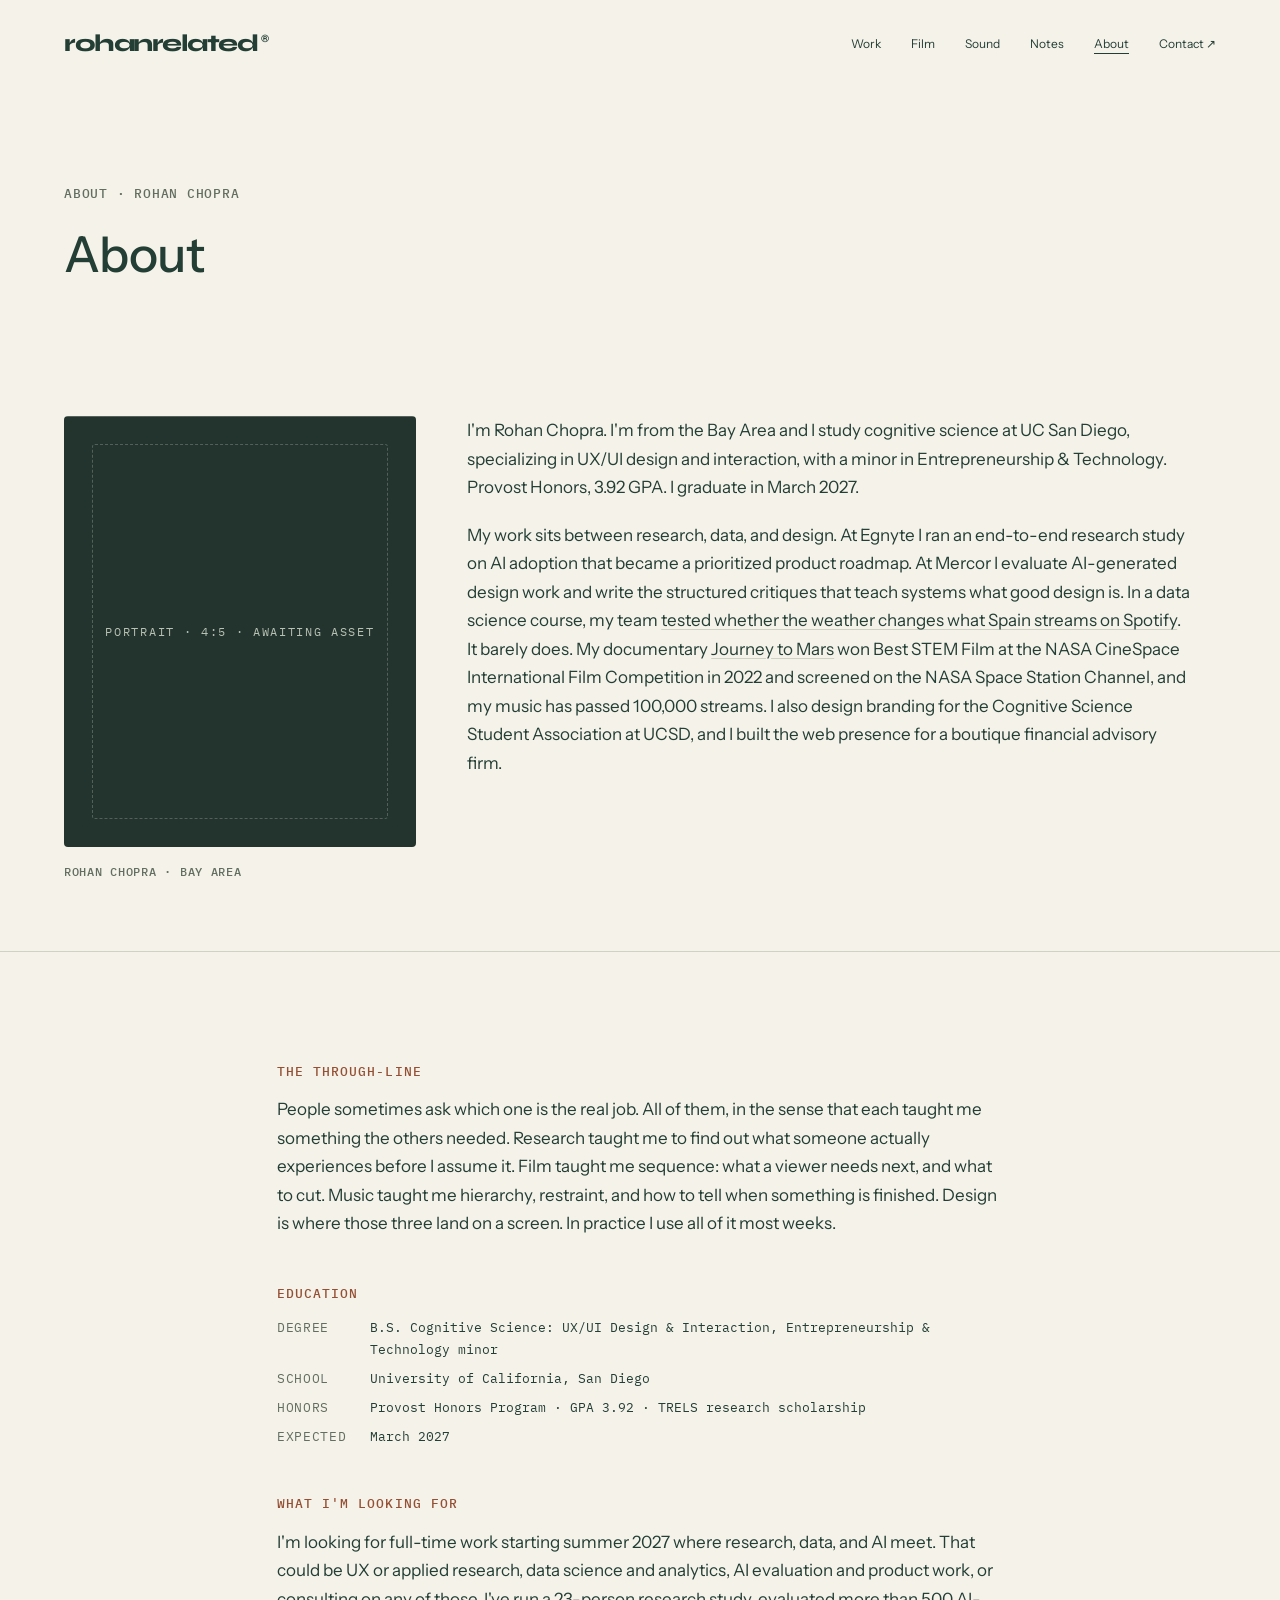
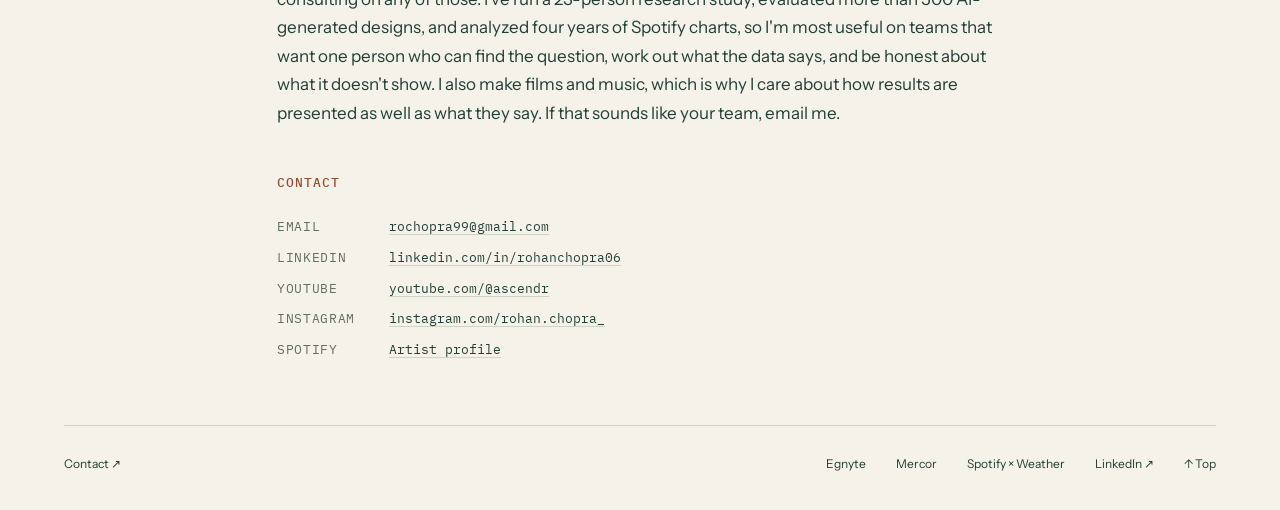
==== commit 03343d7d: "Remove resume" ====
--- a/about/index.html
+++ b/about/index.html
@@ -99,7 +99,6 @@
         <p class="kicker reveal">Contact</p>
         <ul class="contact-list reveal">
           <li><span class="k">Email</span> <a href="mailto:rochopra99@gmail.com">rochopra99@gmail.com</a></li>
-          <li><span class="k">Résumé</span> <a href="/assets/rohan-chopra-resume.pdf" download>Download PDF</a></li>
           <li><span class="k">LinkedIn</span> <a href="https://www.linkedin.com/in/rohanchopra06">linkedin.com/in/rohanchopra06</a></li>
           <li><span class="k">YouTube</span> <a href="https://www.youtube.com/@ascendr">youtube.com/@ascendr</a></li>
           <li><span class="k">Instagram</span> <a href="https://www.instagram.com/rohan.chopra_">instagram.com/rohan.chopra_</a></li>
@@ -115,8 +114,8 @@
     <nav aria-label="Footer navigation">
       <a href="/work/egnyte/">Egnyte</a>
       <a href="/work/mercor/">Mercor</a>
+      <a href="/work/spotify-weather/">Spotify × Weather</a>
       <a href="https://www.linkedin.com/in/rohanchopra06">LinkedIn ↗</a>
-      <a href="/assets/rohan-chopra-resume.pdf" download>Résumé ↓</a>
       <a href="#main">↑ Top</a>
     </nav>
   </footer>
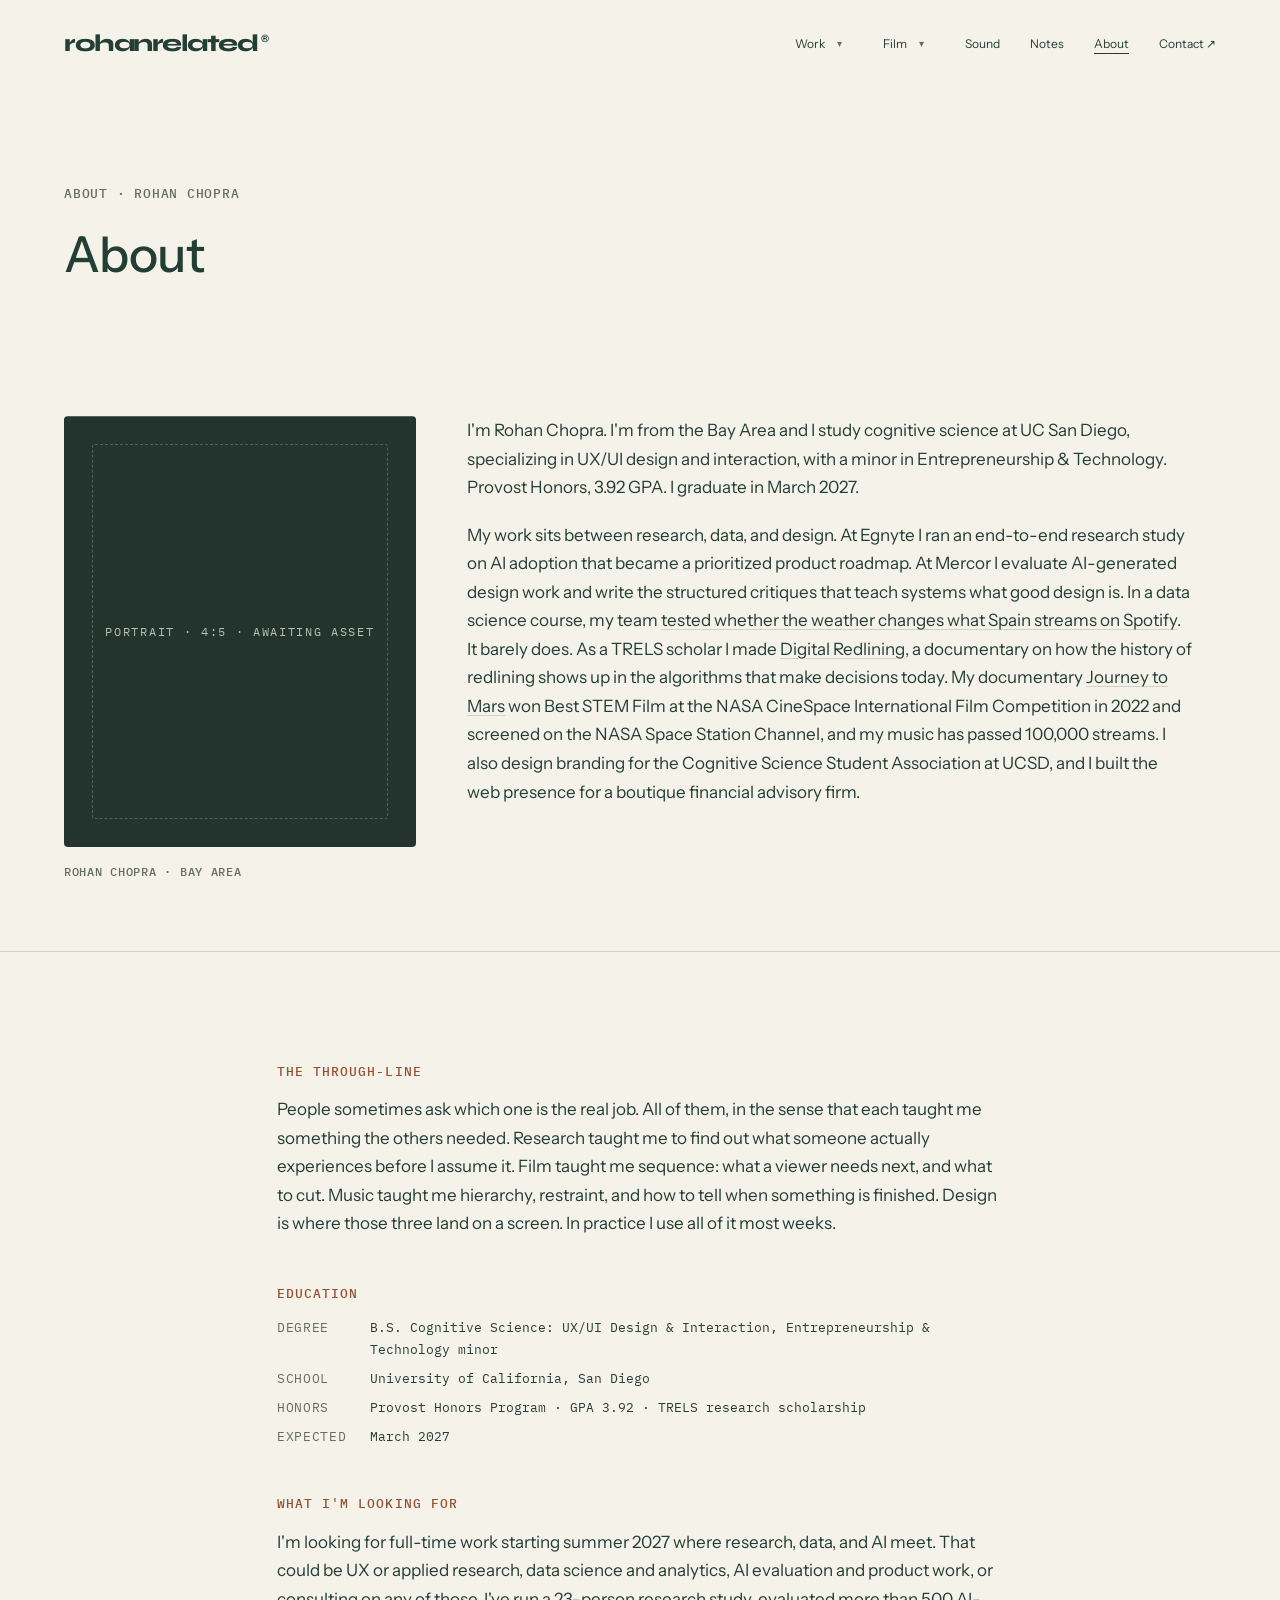
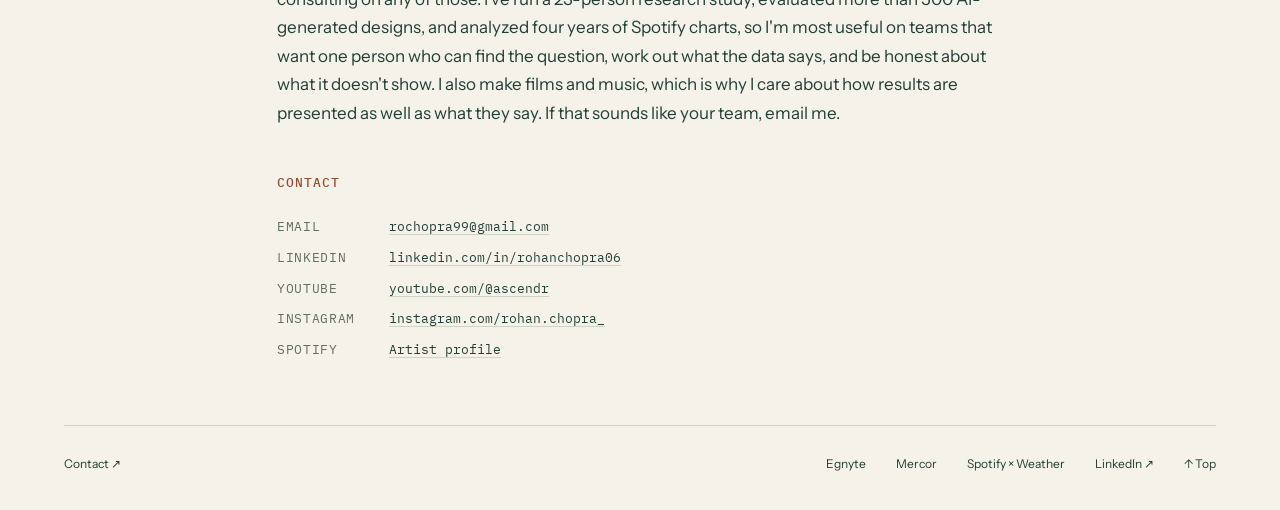
==== commit 47abbcc0: "Add nav dropdowns, Digital Redlining on home, match titles" ====
--- a/about/index.html
+++ b/about/index.html
@@ -39,11 +39,26 @@
   <header class="site-header">
     <a class="wordmark" href="/">rohanrelated<span aria-hidden="true">®</span></a>
     <nav class="site-nav" aria-label="Main navigation">
-      <a href="/work/egnyte/">Work</a>
-      <a href="/film/">Film</a>
-      <a href="/sound/">Sound</a>
-      <a href="/notes/">Notes</a>
-      <a href="/about/" aria-current="page">About</a>
+      <div class="nav-item has-menu">
+        <a class="nav-top" href="/work/egnyte/">Work</a>
+        <button class="nav-caret" type="button" aria-expanded="false" aria-controls="menu-work" aria-label="Show all work"><span aria-hidden="true">▾</span></button>
+        <ul class="nav-menu" id="menu-work">
+          <li><a href="/work/egnyte/">Egnyte <span>UX research</span></a></li>
+          <li><a href="/work/mercor/">Mercor <span>AI design evaluation</span></a></li>
+          <li><a href="/work/spotify-weather/">Spotify × Weather <span>Data science</span></a></li>
+        </ul>
+      </div>
+      <div class="nav-item has-menu">
+        <a class="nav-top" href="/film/">Film</a>
+        <button class="nav-caret" type="button" aria-expanded="false" aria-controls="menu-film" aria-label="Show all films"><span aria-hidden="true">▾</span></button>
+        <ul class="nav-menu" id="menu-film">
+          <li><a href="/film/journey-to-mars/">Journey to Mars <span>2022</span></a></li>
+          <li><a href="/film/digital-redlining/">Digital Redlining <span>2025</span></a></li>
+        </ul>
+      </div>
+      <a class="nav-top" href="/sound/">Sound</a>
+      <a class="nav-top" href="/notes/">Notes</a>
+      <a class="nav-top" aria-current="page" href="/about/">About</a>
       <a href="mailto:rochopra99@gmail.com">Contact ↗</a>
     </nav>
   </header>
@@ -70,7 +85,7 @@
           </figure>
           <div class="prose reveal">
             <p>I'm Rohan Chopra. I'm from the Bay Area and I study cognitive science at UC San Diego, specializing in UX/UI design and interaction, with a minor in Entrepreneurship &amp; Technology. Provost Honors, 3.92 GPA. I graduate in March 2027.</p>
-            <p>My work sits between research, data, and design. At Egnyte I ran an end-to-end research study on AI adoption that became a prioritized product roadmap. At Mercor I evaluate AI-generated design work and write the structured critiques that teach systems what good design is. In a data science course, my team <a href="/work/spotify-weather/">tested whether the weather changes what Spain streams on Spotify</a>. It barely does. My documentary <a href="/film/journey-to-mars/">Journey to Mars</a> won Best STEM Film at the NASA CineSpace International Film Competition in 2022 and screened on the NASA Space Station Channel, and my music has passed 100,000 streams. I also design branding for the Cognitive Science Student Association at UCSD, and I built the web presence for a boutique financial advisory firm.</p>
+            <p>My work sits between research, data, and design. At Egnyte I ran an end-to-end research study on AI adoption that became a prioritized product roadmap. At Mercor I evaluate AI-generated design work and write the structured critiques that teach systems what good design is. In a data science course, my team <a href="/work/spotify-weather/">tested whether the weather changes what Spain streams on Spotify</a>. It barely does. As a TRELS scholar I made <a href="/film/digital-redlining/">Digital Redlining</a>, a documentary on how the history of redlining shows up in the algorithms that make decisions today. My documentary <a href="/film/journey-to-mars/">Journey to Mars</a> won Best STEM Film at the NASA CineSpace International Film Competition in 2022 and screened on the NASA Space Station Channel, and my music has passed 100,000 streams. I also design branding for the Cognitive Science Student Association at UCSD, and I built the web presence for a boutique financial advisory firm.</p>
           </div>
         </div>
       </div>
--- a/css/main.css
+++ b/css/main.css
@@ -265,10 +265,50 @@
 .site-header a:hover, .site-footer a:hover { color: var(--link-hover); }
 .site-nav a { padding-block: 0.375rem; }
 .site-nav a[aria-current] { text-decoration: underline; text-underline-offset: 0.4em; }
+/* Dropdown menus under Work and Film. Opens on hover (mouse), on keyboard
+   focus, and via the caret button (touch). Works without JavaScript for
+   hover and keyboard; the caret only adds the touch/click path. */
+.nav-item { position: relative; display: flex; align-items: center; }
+.nav-caret {
+  appearance: none; background: none; border: 0; margin: 0;
+  padding: 0.375rem 0.3rem; min-width: 1.75rem; min-height: 1.75rem;
+  color: var(--ash); font: inherit; font-size: 0.625rem; line-height: 1; cursor: pointer;
+  transition: color var(--motion-duration) ease;
+}
+.nav-caret:hover { color: var(--link-hover); }
+.nav-caret span { display: inline-block; transition: transform var(--motion-duration) ease; }
+.nav-item.open .nav-caret span { transform: rotate(180deg); }
+.nav-menu {
+  display: none;
+  position: absolute; top: 100%; left: -0.75rem; z-index: 30;
+  min-width: 15rem; margin: 0; padding: 0.4rem 0; list-style: none;
+  background: var(--wall); border: 1px solid var(--seam); border-radius: var(--radius);
+  box-shadow: 0 18px 40px #18383222;
+}
+.nav-menu li { margin: 0; }
+.site-nav .nav-menu a {
+  display: flex; justify-content: space-between; align-items: baseline; gap: 1.25rem;
+  padding: 0.6rem 1rem; white-space: nowrap;
+}
+.site-nav .nav-menu a:hover, .site-nav .nav-menu a:focus-visible { background: var(--mat); }
+.site-nav .nav-menu a[aria-current] { text-decoration: none; background: var(--mat); }
+.nav-menu a span { font-family: var(--font-mono); font-size: 0.625rem; letter-spacing: 0.04em; color: var(--ash); }
+.nav-item.open .nav-menu,
+.nav-item:has(:focus-visible) .nav-menu { display: block; }
+@media (hover: hover) {
+  .nav-item:hover .nav-menu { display: block; }
+}
+@media (prefers-reduced-motion: no-preference) {
+  .nav-item.open .nav-menu,
+  .nav-item:has(:focus-visible) .nav-menu,
+  .nav-item:hover .nav-menu { animation: nav-menu-in 140ms ease-out; }
+  @keyframes nav-menu-in { from { opacity: 0; transform: translateY(-4px); } to { opacity: 1; transform: none; } }
+}
 @media (max-width: 700px) {
   :root { --wordmark-size: 1.25rem; --nav-gap: 1rem; --nav-size: 0.6875rem; }
   .site-header { flex-wrap: wrap; gap: var(--space-sm); padding-block: var(--space-md); }
-  .site-nav { width: 100%; justify-content: space-between; gap: 0.25rem 0.75rem; }
+  .site-nav { width: 100%; justify-content: space-between; gap: 0.25rem 0.5rem; }
+  .nav-menu { min-width: 13.5rem; left: 0; }
 }
 
 /* ---------- hero ---------- */
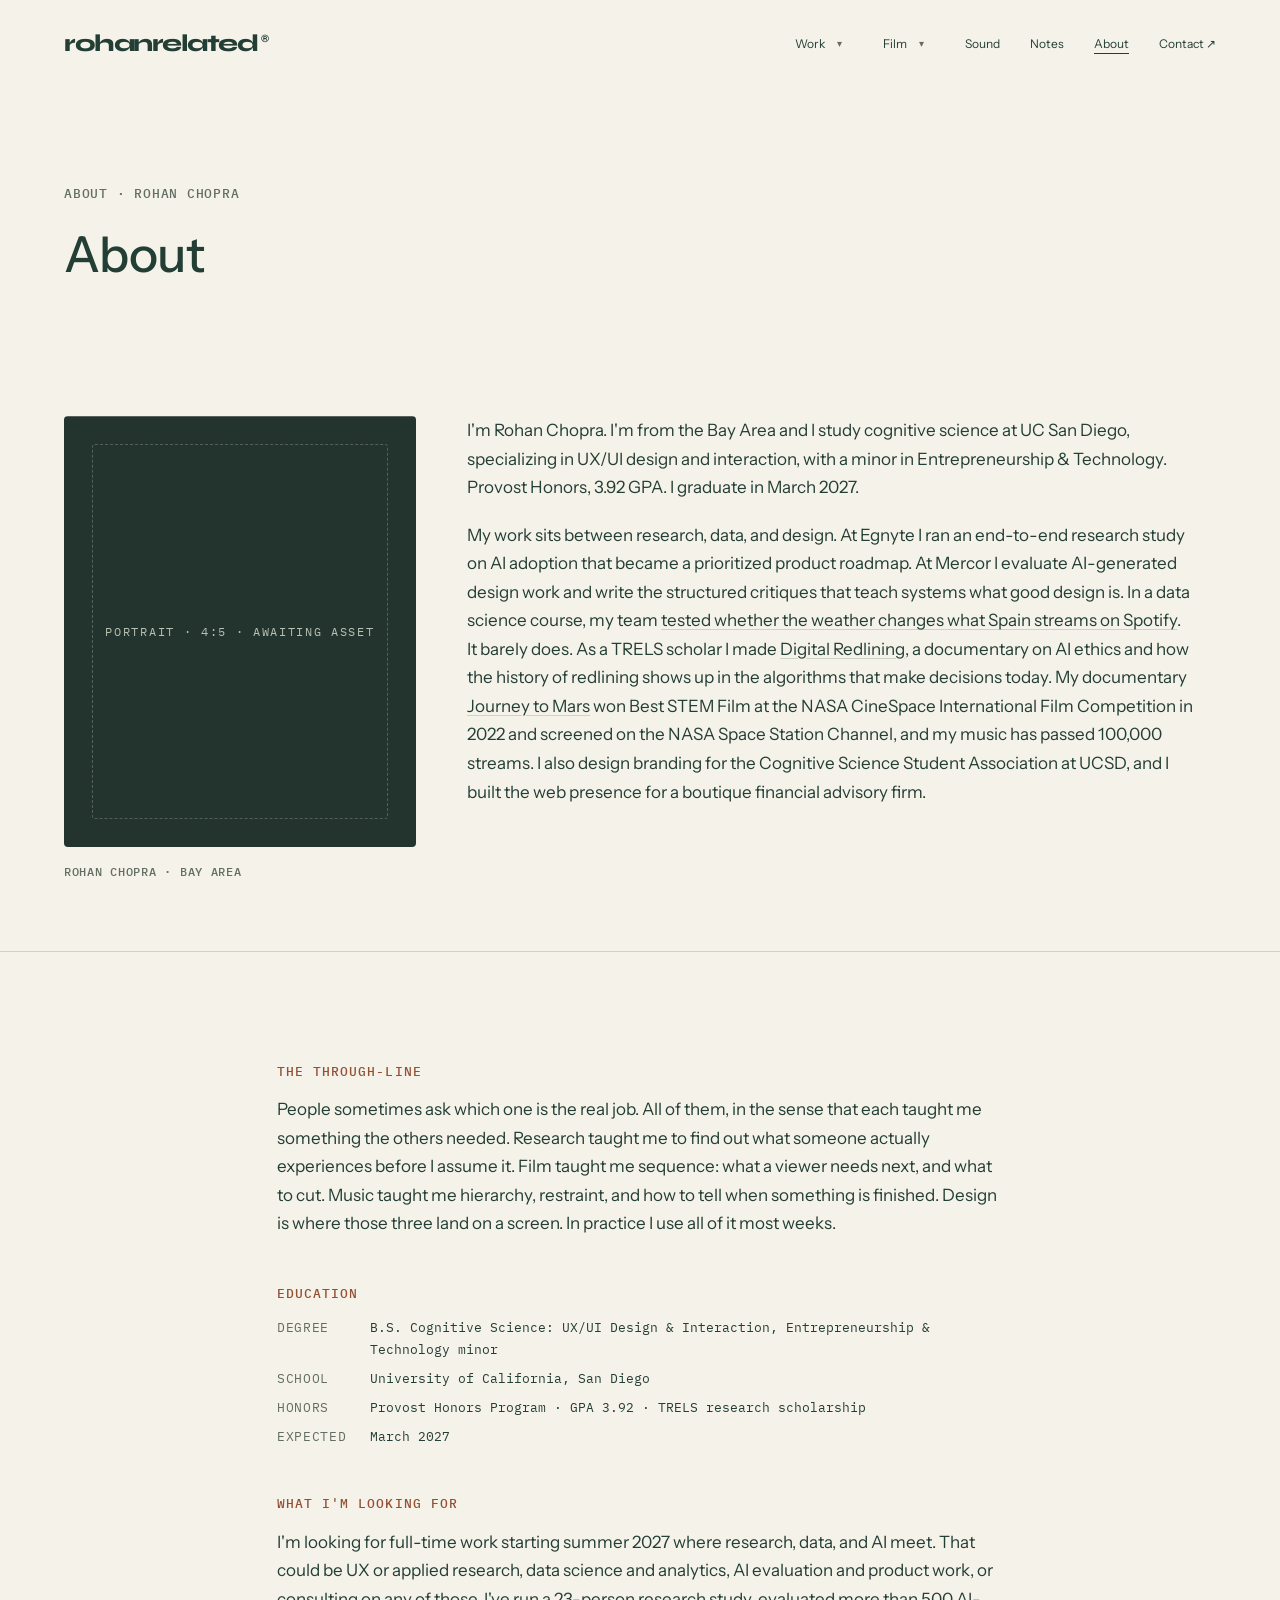
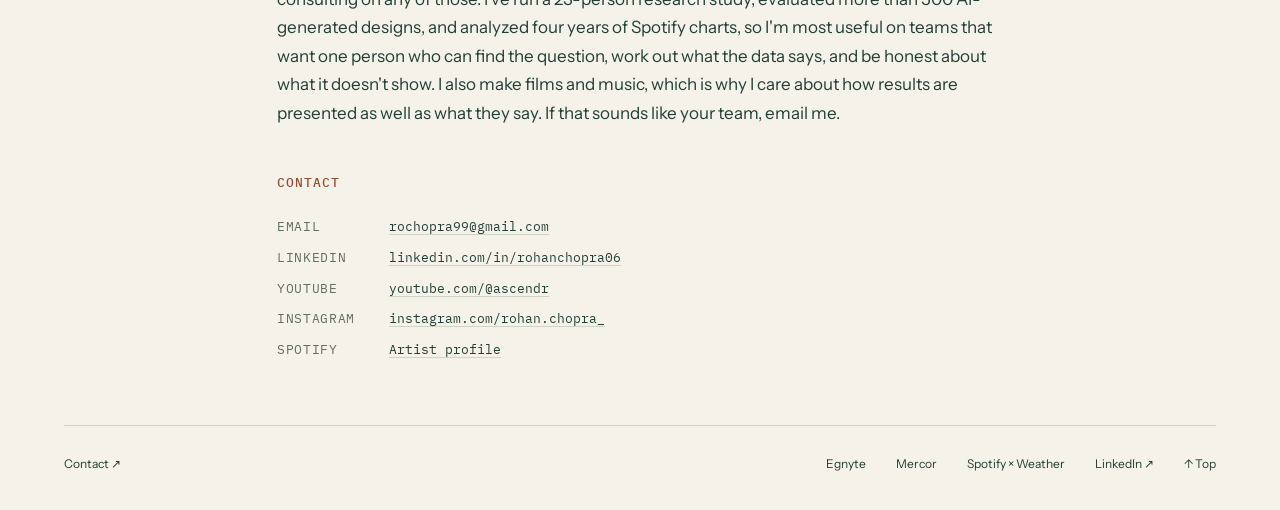
==== commit 9ae73656: "Add AI ethics, TRELS, tools and NASA library to film pages" ====
--- a/about/index.html
+++ b/about/index.html
@@ -14,8 +14,8 @@
   <meta name="twitter:card" content="summary_large_image">
   <meta name="twitter:image" content="https://rohanrelated.com/assets/og.png">
   <link rel="icon" href="/assets/favicon.svg" type="image/svg+xml">
-  <link rel="stylesheet" href="/css/main.css">
-  <script src="/js/main.js" defer></script>
+  <link rel="stylesheet" href="/css/main.css?v=bbec9d85">
+  <script src="/js/main.js?v=7a24f3d2" defer></script>
   <script type="application/ld+json">
   {
     "@context": "https://schema.org",
@@ -85,7 +85,7 @@
           </figure>
           <div class="prose reveal">
             <p>I'm Rohan Chopra. I'm from the Bay Area and I study cognitive science at UC San Diego, specializing in UX/UI design and interaction, with a minor in Entrepreneurship &amp; Technology. Provost Honors, 3.92 GPA. I graduate in March 2027.</p>
-            <p>My work sits between research, data, and design. At Egnyte I ran an end-to-end research study on AI adoption that became a prioritized product roadmap. At Mercor I evaluate AI-generated design work and write the structured critiques that teach systems what good design is. In a data science course, my team <a href="/work/spotify-weather/">tested whether the weather changes what Spain streams on Spotify</a>. It barely does. As a TRELS scholar I made <a href="/film/digital-redlining/">Digital Redlining</a>, a documentary on how the history of redlining shows up in the algorithms that make decisions today. My documentary <a href="/film/journey-to-mars/">Journey to Mars</a> won Best STEM Film at the NASA CineSpace International Film Competition in 2022 and screened on the NASA Space Station Channel, and my music has passed 100,000 streams. I also design branding for the Cognitive Science Student Association at UCSD, and I built the web presence for a boutique financial advisory firm.</p>
+            <p>My work sits between research, data, and design. At Egnyte I ran an end-to-end research study on AI adoption that became a prioritized product roadmap. At Mercor I evaluate AI-generated design work and write the structured critiques that teach systems what good design is. In a data science course, my team <a href="/work/spotify-weather/">tested whether the weather changes what Spain streams on Spotify</a>. It barely does. As a TRELS scholar I made <a href="/film/digital-redlining/">Digital Redlining</a>, a documentary on AI ethics and how the history of redlining shows up in the algorithms that make decisions today. My documentary <a href="/film/journey-to-mars/">Journey to Mars</a> won Best STEM Film at the NASA CineSpace International Film Competition in 2022 and screened on the NASA Space Station Channel, and my music has passed 100,000 streams. I also design branding for the Cognitive Science Student Association at UCSD, and I built the web presence for a boutique financial advisory firm.</p>
           </div>
         </div>
       </div>
